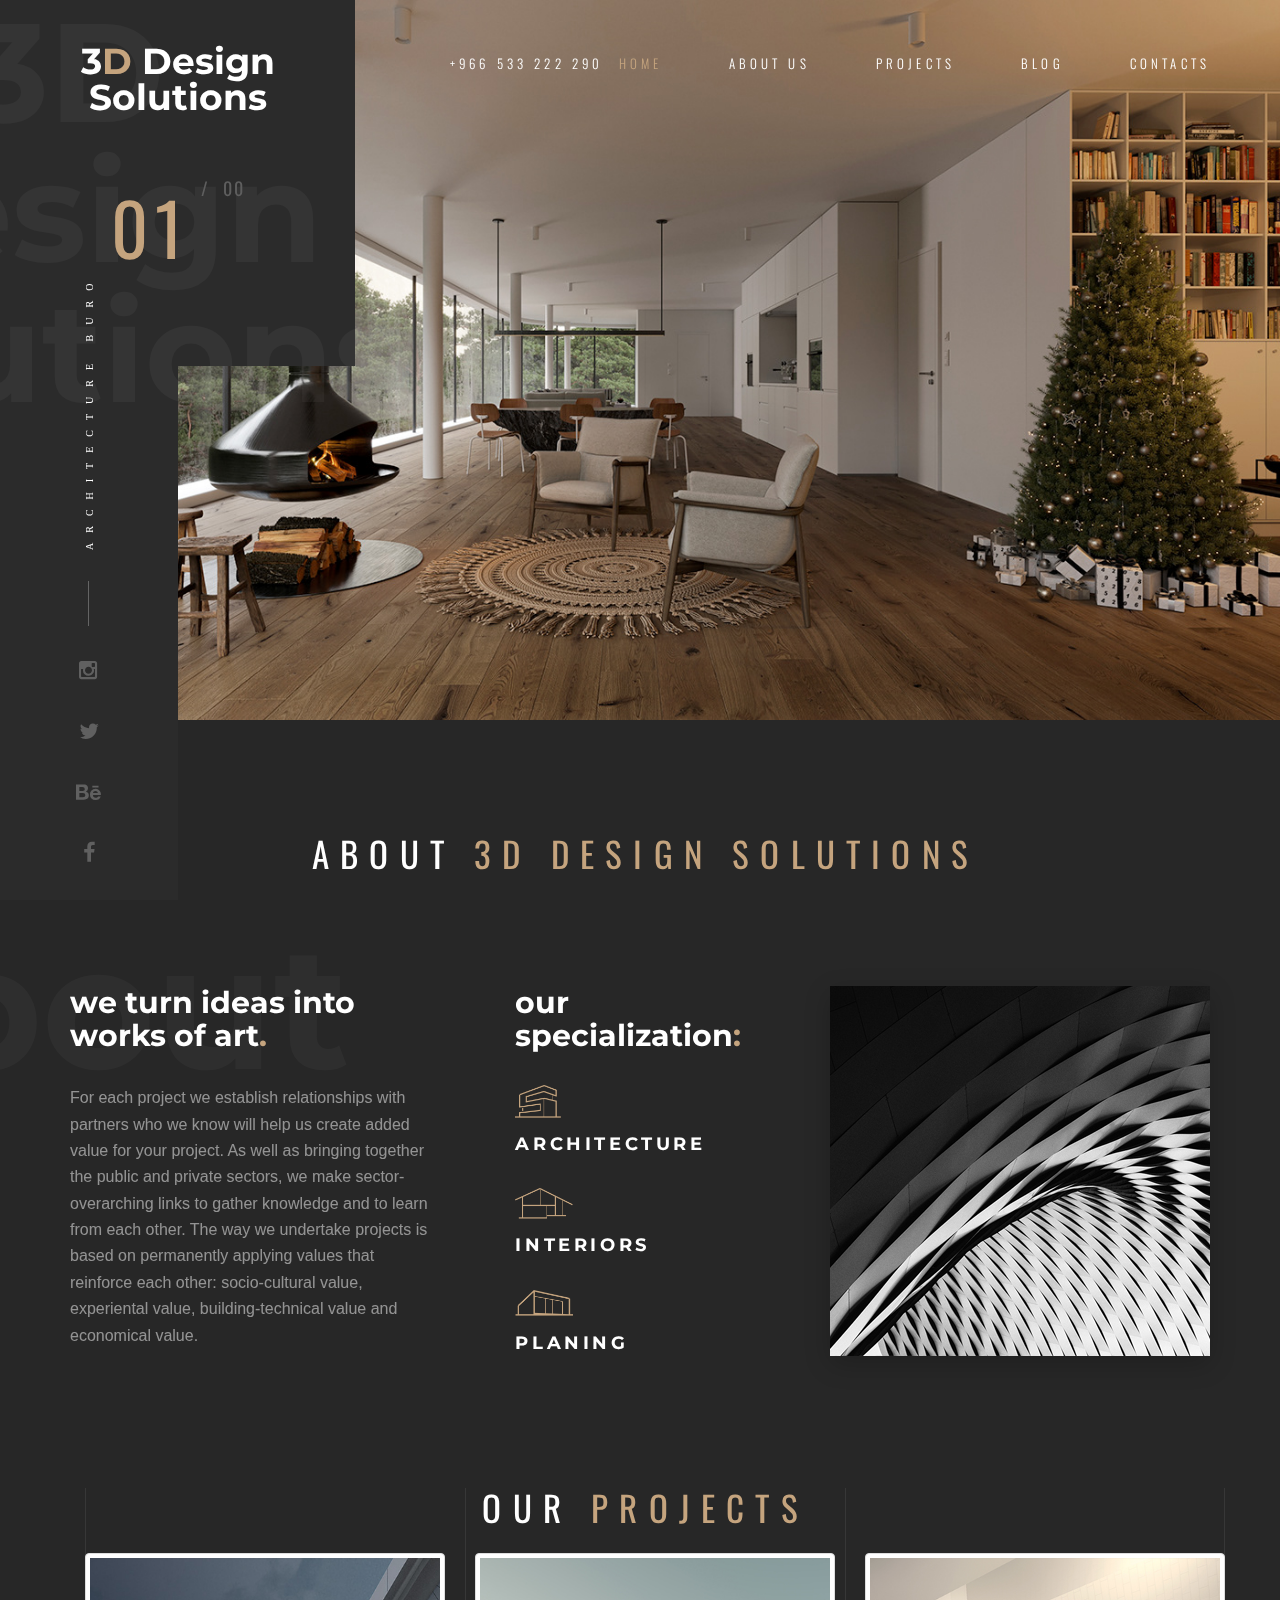
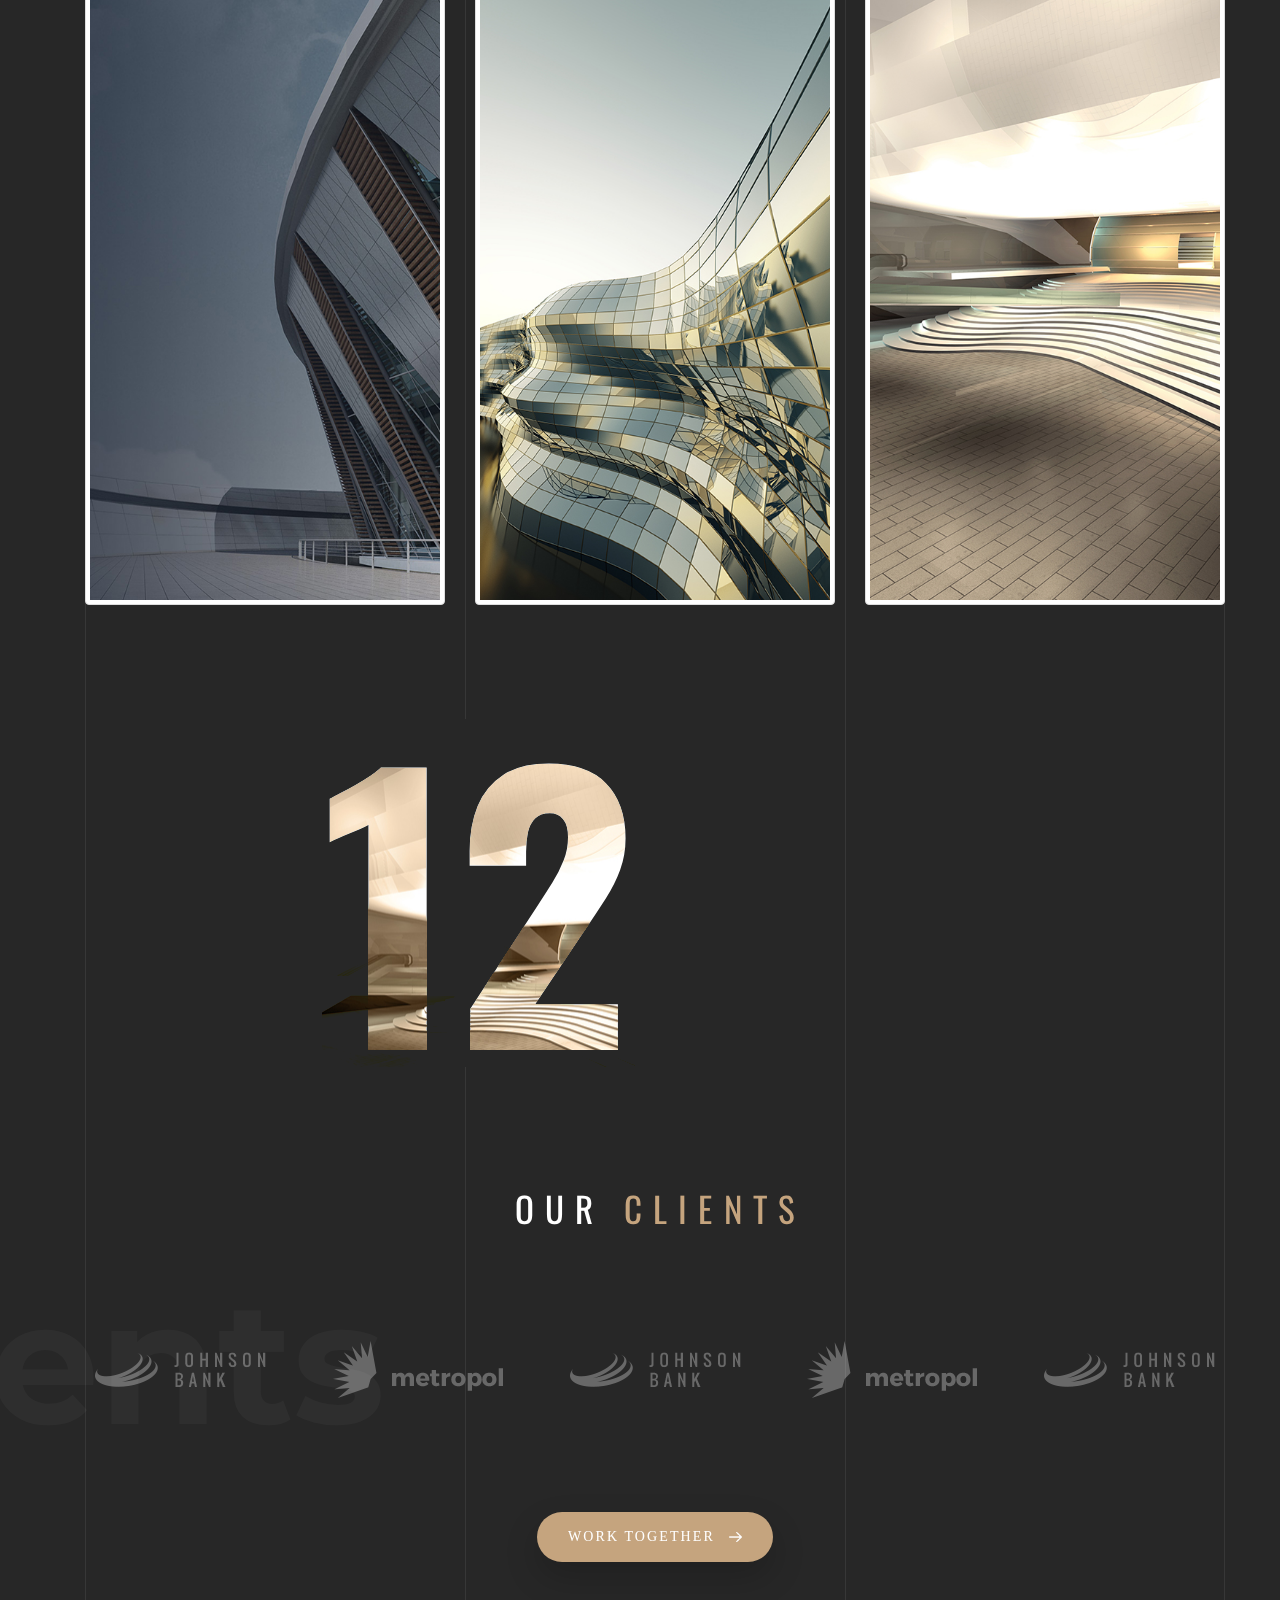
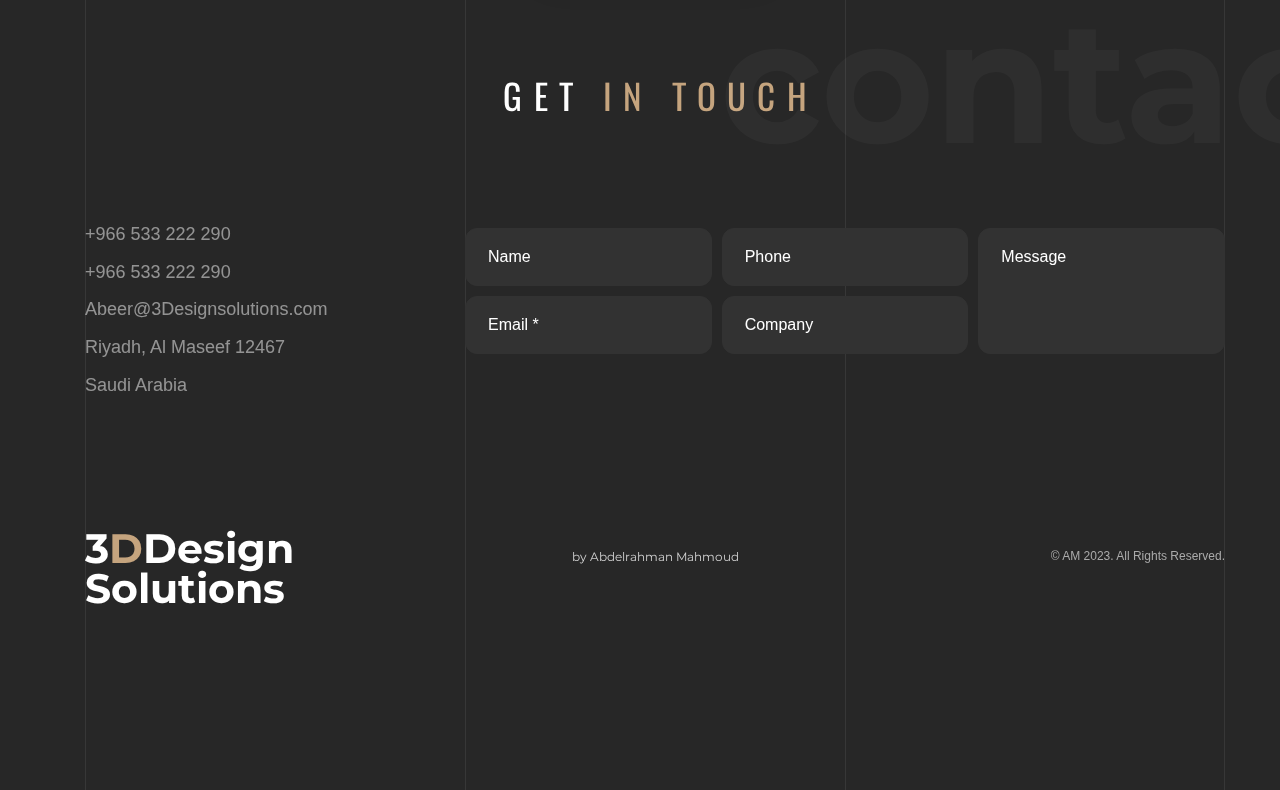
==== index.html @ abf5e66e "Add files via upload" ====
<!DOCTYPE HTML>
<html lang="en">
<head>
<meta  charset="utf-8">
<meta name="viewport" content="width=device-width, initial-scale=1">
<title>3D Design Solutions</title> 

<!-- Favicons -->
<link rel="shortcut icon" href="favicon.png">
<link rel="apple-touch-icon" href="apple-touch-icon.png">
<link rel="apple-touch-icon" sizes="72x72" href="apple-touch-icon-72x72.png">
<link rel="apple-touch-icon" sizes="114x114" href="apple-touch-icon-114x114.png">

<!-- Styles -->
<link href="https://fonts.googleapis.com/css?family=Oswald:300,400,700" rel="stylesheet">
<link href="https://fonts.googleapis.com/css?family=Montserrat:400,700" rel="stylesheet">
<link href="css/style.css" rel="stylesheet" media="screen">
</head>
<body>
  
    <!-- Loader -->

    <div class="loader">
      <div class="page-lines">
        <div class="container">
          <div class="col-line col-xs-4">
            <div class="line"></div>
          </div>
          <div class="col-line col-xs-4">
            <div class="line"></div>
          </div>
          <div class="col-line col-xs-4">
            <div class="line"></div>
            <div class="line"></div>
          </div>
        </div>
      </div>
      <div class="loader-brand"> 
        <div class="sk-folding-cube">
          <div class="sk-cube1 sk-cube"></div>
          <div class="sk-cube2 sk-cube"></div>
          <div class="sk-cube4 sk-cube"></div>
          <div class="sk-cube3 sk-cube"></div>
        </div>
      </div>
    </div>

    <!-- Header -->

    <header id="top" class="header-home">
      <div class="brand-panel">
        <a href="#top" class="brand js-target-scroll">
          3<span class="text-primary">D</span> Design Solutions
        </a>
        <div class="brand-name">3D Design Solutions</div>
        <div class="slide-number">
          <span class="current-number text-primary">0<span class="count">1</span></span>
          <sup><span class="delimiter">/</span> 0<span class="total-count"></span></sup>
        </div>
      </div>
      <div class="header-phone visible-lg">+966 533 222 290</div>
      <div class="vertical-panel visible-md visible-lg "></div>
      <div class="vertical-panel-content visible-lg visible-md">
        <div class="vertical-panel-info">
            <div class="vertical-panel-title">Architecture buro</div>
            <div class="line"></div>
         </div>
        <ul class="social-list">
          <li><a href="" class="fa fa-instagram"></a></li>
          <li><a href="" class="fa fa-twitter"></a></li>
          <li><a href="" class="fa fa-behance"></a></li>
          <li><a href="" class="fa fa-facebook"></a></li>
         </ul>  
      </div> 

      <!-- Navigation Desktop -->

      <nav class="navbar-desctop visible-md visible-lg">
        <div class="container">
          <a href="#top" class="brand js-target-scroll">
            3<span class="text-primary">D</span> Design Solutions
          </a>
          <ul class="navbar-desctop-menu">
            <li class="active">
              <a href="index.html">Home</a>
              
            </li>
            <li>
              <a href="#about">About us</a>
            </li>
            <li>
              <a href="#btates">Projects</a>
              
            </li>  
            <li>
              <a href="#blog">Blog</a>
              <ul>
                <li><a href="blog.html">Blog - List</a></li>
                <li>
                  <a href="blog-details.html">Blog - Post</a>
                </li>
              </ul>
            </li>
            <li>
              <a href="#contacts">Contacts</a>
            </li>
          </ul>
        </div>
      </nav>

      <!-- Navigation Mobile -->

      <nav class="navbar-mobile">
        <a href="#top" class="brand js-target-scroll">
          3<span class="text-primary">D</span> Design Solutions
        </a>

        <!-- Navbar Collapse -->

        <button type="button" class="navbar-toggle collapsed" data-toggle="collapse" data-target="#navbar-mobile">
          <span class="sr-only">Toggle navigation</span>
          <span class="icon-bar"></span>
          <span class="icon-bar"></span>
          <span class="icon-bar"></span>
        </button>

        <div class="collapse navbar-collapse" id="navbar-mobile"> 
          <ul class="navbar-nav-mobile">
            <li class="active">
              <a href="#">Home<i></i></a>
              
            </li>
            <li>
              <a href="#about">About us</a>
            </li>
            <li>
              <a href="#btates">Projects</a>
              
            </li>  
            <li>
              <a href="#">Blog <i class="fa fa-angle-down"></i></a>
              <ul>
                <li><a href="#blog">Blog - List</a></li>
                <li>
                  <a href="#blog">Blog - Post</a>
                </li>
              </ul>
            </li>
            <li>
              <a href="#contacts">Contacts</a>
            </li>
          </ul>
        </div>
      </nav> 
    </header>

  <!-- Layout -->

  <div class="layout">
    
    <!-- Home -->
    
    <main class="main">

      
      <!-- Start revolution slider -->

      <img src="img/slider/eb2c3a133721729.61c4165f671e4.jpg" class="baseimg">
    </main>

    <div class="content">   
    
      <!-- About  -->

      <section id="about" class="about section">
        <div class="container">
          <header class="section-header">
            <h2 class="section-title">About <span class="text-primary">3d Design solutions</span></h2>
            <strong class="fade-title-left">About</strong>
          </header>
          <div class="section-content">
            <div class="row-base row">
              <div class="col-base col-sm-6 col-md-4">
                <h3 class="col-about-title">we turn ideas into works of art<span class="text-primary">.</span></h3>
                <div class="col-about-info">
                  <p>For each project we establish relationships with partners who we know will help us create added value for your project. As well as bringing together the public and private sectors, we make sector-overarching links to gather knowledge and to learn from each other. The way we undertake projects is based on permanently applying values that reinforce each other: socio-cultural value, experiental value, building-technical value and economical value.</p>
                </div>
              </div>
              <div class="col-base col-about-spec col-sm-6 col-md-4">
                <h3 class="col-about-title">our<br> specialization<span class="text-primary">:</span></h3>
                <div class="service-item">
                  <img alt="" width="46" src="img/img-icon/icon-architecture.png">
                  <h4>Architecture</h4>
                </div>
                <div class="service-item">
                  <img alt="" width="58" src="img/img-icon/icon-interiors.png">
                  <h4>Interiors</h4>
                </div>
                <div class="service-item">
                  <img alt="" width="58" src="img/img-icon/icon-planing.png">
                  <h4>Planing</h4>
                </div>
              </div>
              <div class="clearfix visible-sm"></div>
              <div class="col-base col-about-img col-sm-6 col-md-4">
                <img alt="" class="img-responsive" src="img/380x370.jpg">
              </div>
            </div>
          </div>
        </div>
      </section>

      <!-- Projects -->
      <!-- 
In this example we are making use of:
 === navbar
 === jumbotron
 === grid
 === custom CSS
 === icons
 === flexbox
 === Google Fonts
-->


    <section id="btates" class="about section">
        <div class="container">
          <header class="section-header">
            <h2 class="section-title">OUR <span class="text-primary">Projects</span></h2><br>


  <div class="container">
   
    
    <div class="row">
      <div class="col-sm-6 col-md-4 mb-3">
        <a href="#"><img src="img/projects/1-480x880.jpg" alt="" class="fluid img-thumbnail"></a>      
      </div>
      <div class="col-sm-6 col-md-4 mb-3">
        <a href="#"><img src="img/projects/3-480x880.jpg" alt="" class="fluid img-thumbnail">      </a>
      </div>
      <div class="col-sm-6 col-md-4 mb-3">
        <a href="#"><img src="img/projects/4-480x880.jpg" alt="" class="fluid img-thumbnail"></a>      
      </div>
       
    </div>
  </div>
  
  

      <!-- Experience -->
      <section class="experience section">
        <div class="container">
          <div class="text-parallax" data-stellar-background-ratio="0.85" style="background-image: url('img/bg/text-1.jpg');">
            <div class="text-parallax-content">12</div>
          </div>
          <h4 class="experience-info wow fadeInRight"><span class="text-primary">Years of successful work</span><br> in the market</h4>
        </div>
      </section>

      <!-- Clients  -->

      <section class="clients section">
        <div class="container">
          <header class="section-header">
            <h2 class="section-title">Our <span class="text-primary">clients</span></h2>
            <strong class="fade-title-left">clients</strong>
          </header>
          <div class="section-content">
            <ul class="clients-list">
              <li class="client">
                <a href="#"><img alt="" src="img/clients/1.png"></a>
              </li>
              <li class="client">
                <a href="#"><img alt="" src="img/clients/2.png"></a>
              </li>
              <li class="client">
                <a href="#"><img alt="" src="img/clients/3.png"></a>
              </li>
              <li class="client">
                <a href="#"><img alt="" src="img/clients/4.png"></a>
              </li>
              <li class="client">
                <a href="#"><img alt="" src="img/clients/5.png"></a>
              </li>
            </ul>
          </div>
          <div class="section-content">
            <a href="#" class="btn btn-shadow-2">Work together <i class="icon-next"></i></a>
          </div>
        </div>
      </section>

      <!-- Contacts -->

      <section id="contacts"class="contacts section">
        <div class="container">
          <header class="section-header">
            <h2 class="section-title">Get <span class="text-primary">in touch</span></h2>
            <strong class="fade-title-right">contacts</strong>
          </header>
          <div class="section-content">
            <div class="row-base row">
              <div class="col-address col-base col-md-4">
                +966 533 222 290<br>
                +966 533 222 290<br>
                Abeer@3Designsolutions.com<br>
                Riyadh, Al Maseef 12467<br> Saudi Arabia 
              </div>
              <div class="col-base  col-md-8">
                <form class="js-ajax-form">
                  <div class="row-field row">
                    <div class="col-field col-sm-6 col-md-4">
                      <div class="form-group">
                        <input type="text" class="form-control" name="name" required placeholder="Name">
                      </div>
                      <div class="form-group">
                        <input type="email" class="form-control" name="email" required placeholder="Email *">
                      </div>
                    </div>
                    <div class="col-field col-sm-6 col-md-4">
                      <div class="form-group">
                        <input type="tel" class="form-control" name="phone" placeholder="Phone">
                      </div>
                      <div class="form-group">
                        <input type="text" class="form-control" name="company" placeholder="Company">
                      </div>
                    </div>
                    <div class="col-field col-sm-12 col-md-4">
                      <div class="form-group">
                        <textarea class="form-control" name="message" placeholder="Message"></textarea>
                      </div>
                    </div>
                    <div class="col-message col-field col-sm-12">
                      <div class="form-group">
                        <div class="success-message"><i class="fa fa-check text-primary"></i> Thank you!. Your message is successfully sent...</div>
                        <div class="error-message">We're sorry, but something went wrong</div>
                      </div>
                    </div>
                  </div>
                  <div class="form-submit text-right"><button type="submit" class="btn btn-shadow-2 wow swing">Send <i class="icon-next"></i></button></div>
                </form>
              </div>
            </div>
          </div>
        </div>
      </section>

      <!-- Footer -->

      <footer id="footer" class="footer">     
        <div class="container">
          <div class="row-base row">
            <div class="col-base text-left-md col-md-4">
              <a href="#" class="brand">
                3<span class="text-primary">D</span>Design Solutions
              </a>
            </div>
            <div class="text-center-md col-base col-md-4">
              <a href="https://themeforest.net/user/murren20" class="author-link">
                by Abdelrahman Mahmoud
              </a>
            </div>
            <div class="text-right-md col-base col-md-4">
              © AM 2023. All Rights Reserved.
            </div>
          </div>
        </div>
      </footer>

      <!-- Lines -->

      <div class="page-lines">
        <div class="container">
          <div class="col-line col-xs-4">
            <div class="line"></div>
          </div>
          <div class="col-line col-xs-4">
            <div class="line"></div>
          </div>
          <div class="col-line col-xs-4">
            <div class="line"></div>
            <div class="line"></div>
          </div>
        </div>
      </div>
    </div>
  </div>

<!-- SCRIPTS -->

<script src="js/jquery.min.js"></script>
<script src="js/bootstrap.min.js"></script>
<script src="js/smoothscroll.js"></script>
<script src="js/jquery.validate.min.js"></script>
<script src="js/wow.min.js"></script>
<script src="js/jquery.stellar.min.js"></script>
<script src="js/jquery.magnific-popup.js"></script>
<script src="js/owl.carousel.min.js"></script>

<!-- SLIDER REVOLUTION -->
<script src="js/rev-slider/jquery.themepunch.tools.min.js"></script>
<script src="js/rev-slider/jquery.themepunch.revolution.min.js"></script>

<!-- SLIDER REVOLUTION 5.0 EXTENSIONS   -->
<script src="js/rev-slider/revolution.extension.actions.min.js"></script>
<script src="js/rev-slider/revolution.extension.carousel.min.js"></script>
<script src="js/rev-slider/revolution.extension.kenburn.min.js"></script>
<script src="js/rev-slider/revolution.extension.layeranimation.min.js"></script>
<script src="js/rev-slider/revolution.extension.migration.min.js"></script>
<script src="js/rev-slider/revolution.extension.navigation.min.js"></script>
<script src="js/rev-slider/revolution.extension.parallax.min.js"></script>
<script src="js/rev-slider/revolution.extension.slideanims.min.js"></script>
<script src="js/rev-slider/revolution.extension.video.min.js"></script>
<script src="js/interface.js"></script> 
</body>
</html>
---- css/style.css ----
/* ------------------------------------------------------------------------------

  Template Name: Go.arch 
  Description: Go.arch  - Architecture HTML Template
  Author: Murren
  Author URI: http://themeforest.net/user/murren20
  Version: 1.0
  
  1.  Global

      1.1 General
      1.2 Typography
      1.3 Fields
      1.4 Buttons
      1.5 Icons
      1.6 Loader
      1.7 Content styles

  2.  Header 

      2.1 Brand
      2.2 Vertical Panel
      2.3 Navbar Desctop
      2.4 Navbar Desctop Affix
      2.5 Navbar Mobile
      2.6 Navbar Mobile Affix
      

  3.  Main

      3.1 Slider

  4.  About

      4.1 Services
      4.1 Object map

  5.  Projects

      5.1 Project Carousel
      5.2 Magnific popup
      5.3 Project Details

  6.  Experience
  7.  Clients
  8   Blog

      8.1 Blog Details
      8.2 Widgets
      8.3 Widget Recent Post

  9.  Contacts  
  10. Footer
  11. Responsive styles

      11.1 Min width: 768px
      11.2 Min width 992px
      11.3 Min width 1200px 
      11.4 Max height 480px

    
    
/*-------------------------------------------------------------------------------
  1. Global
-------------------------------------------------------------------------------*/
















/* 1.1 General */



@import url('bootstrap.min.css');
@import url('font-awesome.min.css');
@import url('animate.css');
@import url('hover.css');
@import url('magnific-popup.css');
@import url('owl.carousel.css');
@import url('owl.transitions.css');
@import url('settings.css');
@import url('layers.css');
@import url('navigation.css');


html{
  font-size: 75%;
  -webkit-font-smoothing: antialiased;
}

body{
  font-family: 'montserratlight', sans-serif;
  font-size: 1em;
  line-height: 1.65;
  color: rgba(255,255,255,0.5);
  background-color: #272727;
}

::-webkit-scrollbar{
  width: 8px;
  height: 8px;
}

::-webkit-scrollbar-thumb {
  cursor: pointer;
  background: #c5a47e;
}

::selection{
  background-color:#c5a47e;
  color:#fff;
}

-webkit-::selection{
    background-color:#c5a47e;
    color:#fff;
}

::-moz-selection{
    background-color:#c5a47e;
    color:#fff;
}



/* 1.2 Typography */

.baseimg{
height: 100%;
width: 100%;
}



@font-face {
  font-family: 'montserratlight';
  src: url('../fonts/montserrat/Montserrat-Light.ttf');
  font-weight: normal;
  font-style: normal;

}

@font-face {
  font-family: 'montserratsemibold';
  src: url('../fonts/montserrat/Montserrat-SemiBold.ttf');
  font-weight: normal;
  font-style: normal;

}

h1,
.h1{ 
  font-family: 'Oswald', sans-serif;
  font-weight: 400;
  font-size: 8vmin;
  line-height: 1.2;
  letter-spacing: 0.32em;
  text-transform: uppercase;
  color: #fff;
}

h2,
.h2{ 
  font-family: 'Oswald', sans-serif;
  font-weight: 400;
  font-size: 2.1875em;
  letter-spacing: 0.32em;
  text-transform: uppercase;
  color: #fff;
}

h3,
.h3{
  font-family: 'Montserrat', sans-serif;;
  font-size: 1.875em;
  line-height: 1.1;
  font-weight: bold;
  color:#fff;
}


h4,
.h4{
  font-family: 'Montserrat', sans-serif;
  font-size: 1.125em;
  line-height: 1.35;
  font-weight: bold;
  color:#fff;
  letter-spacing: 0.2em;
  text-transform: uppercase;
}

h1 a,
.h1 a,
h2 a,
.h2 a,
h3 a,
.h3 a,
h4 a,
.h4 a{
  color:inherit;
}

h1 a:hover,
.h1 a:hover,
h2 a:hover,
.h2 a:hover,
h3 a:hover,
.h3 a:hover,
h4 a:hover,
.h4 a:hover{
  text-decoration: none;
}

p{
  margin-bottom: 1.6em;
}

b, strong{
  font-family: 'Montserrat', sans-serif;
}

ul{
  list-style: none;
  padding-left: 0;
}

a {
  color:#c5a47e;
  -webkit-transition: color .3s ease-out;
       -o-transition: color .3s ease-out;
          transition: color .3s ease-out;
}

a:hover,
a:focus {
  color:#c5a47e;
  outline: none;
}

a:focus{
  text-decoration: none;
}



/* 1.3 Fields */



.form-control,
textarea.form-control{
  font-size: 1em;
  height: 3.625em;
  border-radius: 0.75em;
  padding-left: 22px;
  color: #fff;
  background-color: #323232;
  border:1px solid #323232;
  -webkit-box-shadow:none;
          box-shadow:none;
  -webkit-transition: all .15s;
       -o-transition: all .15s;
          transition: all .15s;
}

textarea.form-control{
  height: 7.9em;
  padding-top:1.1em;
  resize:none;
}

.form-control:focus{
  border-color:#c5a47e;
  outline: 0;
  -webkit-box-shadow:none;
          box-shadow:none;
}

.form-control::-moz-placeholder {
  color: #fff;
  opacity: 1;
}

.form-control:-ms-input-placeholder {
  color: #fff;
}

.form-control::-webkit-input-placeholder {
  color: #fff;
}

.form-control.error{
  border-color:#c5a47e;
}

.form-group{
  margin-bottom: 10px;
}

.wobble-error{
  -webkit-animation: hvr-wobble-horizontal 1s ease-in-out 0s 1 normal;
           animation: hvr-wobble-horizontal 1s ease-in-out 0s 1 normal;
}

label.error{
  display: none!important;
}



/* 1.4 Buttons */



.btn{
  font-family: 'montserratsemibold';
  position: relative;
  display: inline-block;
  border:0.2em solid #c5a47e;
  border-radius: 30px;
  padding:1.1em 2.2em 1.05em;
  font-size: 0.875em;
  color:#fff;
  letter-spacing: 0.15em;
  text-transform: uppercase;
  text-decoration: none;
  background-color: #c5a47e;
  border:0;
  -webkit-transition: all .3s ease-out!important;
          transition: all .3s ease-out!important;
}

.btn:hover,
.btn:focus{
  color: #fff;
  background-color: #323232;
  -webkit-box-shadow:none;
  box-shadow: none;
  outline: none!important;
}

.btn .icon-next{
  position: relative;
  top:-0.1em;
  margin-left: 0.6em;
  vertical-align: middle;
}

.btn-gray{
  background-color: #323232;
  border-color: #323232;
}

.btn-gray:hover{

  background-color: #c5a47e;
}

.btn-shadow-1{
  box-shadow:0 15px 34px rgba(0,0,0,0.18);
}

.btn-shadow-2{
  box-shadow:0 15px 34px rgba(0,0,0,0.18);
}



/* 1.5 Icons */



.icon-next{
  display: inline-block;
  width:0.94em;
  height: 0.75em;
  background:url(../img/img-icon/next.png) 0 0 no-repeat;
  background-size:0.94em 0.75em;
}



/* 1.6 Loader */



.loader{
  position: fixed;
  overflow: hidden;
  z-index: 100;
  left: 0;
  top: 0;
  width: 100%;
  height: 100%;
  background:#272727;
  color:#fff;
  text-align: center;
}

.loader-brand{
  position: absolute;
  left:0;
  width: 100%;
  top:50%;
  -webkit-transform: translate(0, -50%);
      -ms-transform: translate(0, -50%);
       -o-transform: translate(0, -50%);
          transform: translate(0, -50%);
}

.sk-folding-cube {
  margin: 20px auto;
  width: 40px;
  height: 40px;
  position: relative;
  -webkit-transform: rotateZ(45deg);
          transform: rotateZ(45deg);
}

.sk-folding-cube .sk-cube {
  float: left;
  width: 50%;
  height: 50%;
  position: relative;
  -webkit-transform: scale(1.1);
      -ms-transform: scale(1.1);
          transform: scale(1.1); 
}

.sk-folding-cube .sk-cube:before {
  content: '';
  position: absolute;
  top: 0;
  left: 0;
  width: 100%;
  height: 100%;
  background-color: #c5a47e;
  -webkit-animation: sk-foldCubeAngle 2.4s infinite linear both;
          animation: sk-foldCubeAngle 2.4s infinite linear both;
  -webkit-transform-origin: 100% 100%;
      -ms-transform-origin: 100% 100%;
          transform-origin: 100% 100%;
}

.sk-folding-cube .sk-cube2 {
  -webkit-transform: scale(1.1) rotateZ(90deg);
          transform: scale(1.1) rotateZ(90deg);
}

.sk-folding-cube .sk-cube3 {
  -webkit-transform: scale(1.1) rotateZ(180deg);
          transform: scale(1.1) rotateZ(180deg);
}

.sk-folding-cube .sk-cube4 {
  -webkit-transform: scale(1.1) rotateZ(270deg);
          transform: scale(1.1) rotateZ(270deg);
}

.sk-folding-cube .sk-cube2:before {
  -webkit-animation-delay: 0.3s;
          animation-delay: 0.3s;
}

.sk-folding-cube .sk-cube3:before {
  -webkit-animation-delay: 0.6s;
          animation-delay: 0.6s; 
}

.sk-folding-cube .sk-cube4:before {
  -webkit-animation-delay: 0.9s;
          animation-delay: 0.9s;
}

@-webkit-keyframes sk-foldCubeAngle {
  0%, 10% {
    -webkit-transform: perspective(140px) rotateX(-180deg);
            transform: perspective(140px) rotateX(-180deg);
    opacity: 0; 
  } 25%, 75% {
    -webkit-transform: perspective(140px) rotateX(0deg);
            transform: perspective(140px) rotateX(0deg);
    opacity: 1; 
  } 90%, 100% {
    -webkit-transform: perspective(140px) rotateY(180deg);
            transform: perspective(140px) rotateY(180deg);
    opacity: 0; 
  } 
}

@keyframes sk-foldCubeAngle {
  0%, 10% {
    -webkit-transform: perspective(140px) rotateX(-180deg);
            transform: perspective(140px) rotateX(-180deg);
    opacity: 0; 
  } 25%, 75% {
    -webkit-transform: perspective(140px) rotateX(0deg);
            transform: perspective(140px) rotateX(0deg);
    opacity: 1; 
  } 90%, 100% {
    -webkit-transform: perspective(140px) rotateY(180deg);
            transform: perspective(140px) rotateY(180deg);
    opacity: 0; 
  }
}



/* 1.7 Content styles */



.layout{
  position: relative;
  overflow: hidden;
}

.text-primary{
  color:#c5a47e;
}

.page-lines{
  position: absolute;
  z-index: -1;
  left: 0;
  top:0;
  width: 100%;
  height: 100%;
}

.page-lines .col-line{
  padding: 0;
}

.page-lines .line{
  position: absolute;
  left: 0;
  width: 1px;
  height: 50000px;
  background-color:rgba(255,255,255,0.08);
}

.page-lines .col-line:last-child .line:last-child{
  left: auto;
  right: 0;
}

.row-base{
  margin-top: -3em;
}

.col-base{
  margin-top: 3em;
}

.section{
  position: relative;
  margin-top: 7.1em;
  margin-bottom: 7.1em;
}

.section-header{
  position: relative;
}

.section-title{
  text-align: center;
  margin:0;
  margin-left: 0.32em;
}

.fade-title-left,
.fade-title-right{
  font-family: 'Montserrat', sans-serif;
  font-weight: 700;
  font-size: 10.8em;
  line-height: 1;
  color: #fff;
  position: absolute;
  left: 0;
  top:0.03em;
  opacity: 0.03;
  -webkit-transform: translate(-50%, -50%);
  -ms-transform: translate(-50%, -50%);
  -o-transform: translate(-50%, -50%);
  transform: translate(-50%, -50%);
}

.fade-title-right{
  left:100%;
}

.section-content{
  margin-top: 7.1em;
}



/*-------------------------------------------------------------------------------
  2. Header
-------------------------------------------------------------------------------*/



.header-inner .vertical-panel-content{
  bottom:auto;
  top:12.2vmin;
}



/* 2.1 Brand */



.brand-panel{
  position: absolute;
  z-index: 4;
  left: 0;
  top:0;
  width: 39.47vmin;
  height: 40.7vmin;
  padding: 4.8vmin 2em 4.8vmin;
  background-color: #2b2b2b;
  text-align: center;
  -webkit-transition: all 0.3s;
  -o-transition: all 0.3s;
  transition: all 0.3s;
}

.brand{
  display: inline-block;
  font-family: 'Montserrat', sans-serif;
  font-weight: 700;
  font-size:4vmin;
  line-height: 1;
  color: #fff;
}

.brand:hover,
.brand:focus{
  color: #fff;
  text-decoration: none;
}

.brand-name{
  position: absolute;
  z-index: -1;
  bottom: -0.4em;
  right:-0.38em;
  font-family: 'Montserrat', sans-serif;
  font-weight: 700;
  font-size: 8.75em;
  line-height: 1;
  opacity: 0.04;
  color: #fff;
}

.slide-number{
  font-family: 'Oswald', sans-serif;
  margin-top: 8vmin;
}

.slide-number .current-number{
  font-size: 8vmin;
  letter-spacing: 0.1em;
  line-height: 1;
}

.slide-number sup{
  display: inline-block;
  position: relative;
  top:-3px;
  font-size: 2vmin;
  letter-spacing: 0.1em;
  color: #5e5e5e;
  vertical-align: top;
  margin-left: 0.46em;
}

.slide-number sup .delimiter{
  display: inline-block;
  margin-right: 0.4em;
}

.header-phone{
  font-family: 'Oswald', sans-serif;
  font-weight: 300;
  font-size: 0.81em;
  letter-spacing: 0.32em;
  position: absolute;
  z-index: 3;
  color: #fff;
  left: 50vmin;
  top:5.9vmin;
}

 @media (max-width: 480px){
  .header-phone{
    display: none;
  }
 }

  @media (min-width: 992px) and (max-width: 1200px){
  .header-phone{
    display: none;
  }
 }



/* 2.2 Vertical Panel */



.vertical-panel,
.vertical-panel-content{
  position: absolute;
  width: 19.735vmin;
  left: 0;
  bottom: 0;
  text-align: center;
  -webkit-transition: all 0.3s;
  -o-transition: all 0.3s;
  transition: all 0.3s;
}

.vertical-panel{
  z-index: 3;
  height: 10000px;
  background-color: #2b2b2b;
}

.vertical-panel-content{
  z-index: 4;
}

.vertical-panel-info{
  margin-bottom: 3.5vmin;
}

.vertical-panel-info .line{
  height: 5vmin;
  width: 1px;
  margin:15px auto 0;
  background-color:#646464;
}

.vertical-panel-title{
  font-family: 'montserratsemibold';
  font-size: 10px;
  white-space: nowrap;
  text-transform: uppercase;
  letter-spacing: 1em;
  color: #fff;
  position: relative;
  left: -6px;
  margin:0 auto;
  width: 1px;
  -webkit-transform: rotate(-90deg);
  transform: rotate(-90deg);
   -webkit-transform-origin: 0 0;
  transform-origin: 0 0;
}

@media (max-height: 850px){
  .vertical-panel-title{
    display: none;
  }
}

.social-list{
  margin-bottom: 3.5vmin;
}

.social-list li{
  margin-top: 3.8vmin;
}

.social-list .fa{
  font-size: 2.4vmin;
  color: #606060;
}

.social-list .fa:hover{
  color:#c5a47e;
  text-decoration: none;
}


.lightbox{
  display: flex;
  flex-direction: row;
}
/* 2.3 Navbar Desctop */



.navbar-desctop{
  display: none;
  position: absolute;
  z-index: 2;
  top:0;
  left:0;
  width: 100%;
  padding:5.9vmin 0 0;
}

.navbar-desctop .brand{
  display: none;
  float:left;
  position: relative;
  top:-0.22em;
  font-size: 1.6em;
}

.navbar-desctop-menu{
  float: right;
  font-family: 'Oswald', sans-serif;
  font-weight: 300;
  font-size: 0.81em;
  letter-spacing: 0.32em;
  text-transform: uppercase;
  margin-bottom: 0;
}

.navbar-desctop-menu li{
  position: relative;
  -webkit-perspective: 2000px;
  perspective: 2000px;
}

.navbar-desctop-menu li a {
  display: block;
  text-decoration: none;
  color: #fff;
}

.navbar-desctop-menu li a:hover,
.navbar-desctop-menu .active > a{
  color:  #c5a47e;
}

.navbar-desctop-menu  > li{
  float: left;
  margin-left: 5.1em;
}

.navbar-desctop-menu > li > a{
  color: #fff;
  background-color: transparent;
  margin-bottom: 1.5em;
}

.navbar-desctop-menu li ul{
  position: absolute;
  z-index: 10;
  left: 100%;
  top:60%;
  visibility: hidden;
  min-width: 200px;
  opacity: 0;
  box-shadow: 0 15px 35px rgba(0,0,0,0.1);
  background:rgba(50, 50, 50, 0.95);
  -webkit-transition: all .3s ease-out;
  -moz-transition: all .3s ease-out;
  transition: all .3s ease-out;
}

.navbar-desctop-menu > li > ul{
  left: -20px;
  margin-top: 0;
}

.navbar-desctop-menu li:hover > ul{
  top:0;
  visibility: visible;
  opacity: 1;
}

.navbar-desctop-menu > li:hover > ul{
  top:100%;
}

.navbar-desctop-menu li li{
  border-bottom: 1px solid rgba(255,255,255,0.05);
}

.navbar-desctop-menu li li:last-child{
  border-bottom: 0;
}

.navbar-desctop-menu li li a{
  color: #fff;
  padding: 12px 20px 10px;
}



/* 2.4 Navbar Desctop Affix */



.navbar-desctop.affix{
  position: fixed;
  z-index: 5;
  top:0;
  background-color:rgba(50, 50, 50, 0.95);
  padding:1.3em 0 0;
  box-shadow: 0 0 35px rgba(0,0,0,0.1);
}

.navbar-desctop.affix.affix-top{
  padding-top:2.2em;
}

.navbar-desctop.affix .brand{
  display: inline-block;
}

.navbar-desctop.affix .navbar-desctop-menu li a{
  color: #fff;
}

.navbar-desctop.affix .navbar-desctop-menu li > a:hover,
.navbar-desctop.affix .navbar-desctop-menu .active > a{
  color:#c5a47e;
}



/* 2.5 Navbar Mobile */



.navbar-mobile{
  position: absolute;
  z-index: 2;
  left: 0;
  top:0;
  width: 100%;
  padding:6vmin 0;
}

.navbar-mobile .brand{
  display: none;
  margin-left: 15px;
  font-size: 1.6em;
}

.navbar-collapse{
  border:0;
  background-color: rgba(50, 50, 50, 0.95);
  -webkit-box-shadow:none;
  box-shadow:none;
}

@media (max-height: 320px ){
  .navbar-collapse{
    max-height: 240px;
  }
}

.navbar-toggle{
  padding: 0;
  margin-top:0;
  margin-bottom: 0;
  border-radius: 0;
  border:0;
}

.navbar-toggle .icon-bar{
  background-color:#fff;
  height: 2px;
  width: 30px; 
}

.navbar-toggle .icon-bar + .icon-bar{
  margin-top:5px;
}

.navbar-toggle.collapsed .icon-bar{
  background-color: #fff;
}

.navbar-nav-mobile{
  font-family: 'Oswald', sans-serif;
  font-weight: 300;
  font-size: 0.9em;
  letter-spacing: 0.32em;
  text-transform: uppercase;
  padding-top: 1.2em;
  margin-bottom: 0;
}

.navbar-nav-mobile li{
  position: relative;
  border-top:1px solid rgba(255,255,255,0.1);
}

.navbar-nav-mobile li a{
  display: block;
  padding: 1em 1em;
  color: #fff;
  text-decoration: none;
}

.navbar-nav-mobile > .current > a{
  color: #c5a47e;
}

.navbar-nav-mobile li a .fa-angle-down{
  position: relative;
  display: inline-block;
  vertical-align: middle;
}

.navbar-nav-mobile > .current > a .fa-angle-down{
  top:-0.2em;
  left:-0.3em;
  -webkit-transform: rotate(180deg);
  -ms-transform: rotate(180deg);
  -o-transform: rotate(180deg);
  transform: rotate(180deg);
}

.navbar-nav-mobile > .active > a,
.navbar-nav-mobile > .active > a:hover{
  background-color: #c5a47e;
  color: #fff;
  -webkit-transition: none;
  -o-transition: none;
  transition: none;
}

.navbar-nav-mobile ul{
  display: none;
}

.navbar-nav-mobile li a:hover,
.navbar-nav-mobile li .active > a{
  color: #c5a47e;
}



/* 2.6 Navbar Mobile Affix */



.navbar-mobile.affix{
  position: fixed;
  z-index: 5;
  background-color:rgba(50, 50, 50, 0.95);
  box-shadow: 0 0 35px rgba(0,0,0,0.1);
  padding: 1.2em 0;
}

.navbar-mobile.affix .brand{
  display: inline-block;
}

.navbar-mobile.affix .navbar-toggle .icon-bar{
  background-color:#c5a47e;
}



/*-------------------------------------------------------------------------------
  3. Main
-------------------------------------------------------------------------------*/



.main{
  position: relative;
  overflow: hidden;
  min-height: 420px;
}

.main-inner{
  position: relative;
  z-index: 1;
  min-height: 0;
  padding: 33.7vmin 0 33.7vmin;
}


.main-inner .page-lines{
  z-index: 1;
}

.main-inner:after{
  content:'';
  position: absolute;
  left: 0;
  width: 100%;
  height: 100%;
  top:0;
  background: -webkit-linear-gradient(bottom,  rgba(39,39,39,1) 0%,rgba(39,39,39,0.95) 26%,rgba(39,39,39,0.6) 100%); /* Chrome10-25,Safari5.1-6 */
  background: linear-gradient(to top,  rgba(39,39,39,1) 0%,rgba(39,39,39,0.95) 26%,rgba(39,39,39,0.6) 100%); /* W3C, IE10+, FF16+, Chrome26+, Opera12+, Safari7+ */
}

.main-projects,
.main-contacts{
  padding: 34.2vmin 0 34vmin;
}

.main-project{
  padding: 33.7vmin 0 11vmin;
  background-size: cover;
  background-position: center 0;
}

.main-header{
  position: relative;
  z-index: 2;
  color: #fff;
  text-align: right;
  padding-left: 38.5vmin;
}

.main-header h1{
  color: #fff;
  margin:0;
  margin-right: -0.32em;
}



/* 3.1 Slider */



.rev_slider{
  color: #fff;
  min-height: 420px;
}

.rev_slider .btn{
  -webkit-transition: background-color .3s ease-out!important;
          transition: background-color .3s ease-out!important;
}

.tp-caption{
  padding: 0 20px;
  text-align: right;
}

.arrow-left,
.arrow-right{
  position: absolute;
  z-index: 4;
  bottom: 4vh;
  cursor: pointer;
  -webkit-transition: all 0.3s;
  -o-transition: all 0.3s;
  transition: all 0.3s;
}

.arrow-left{
  left: 22vmin;
}

.arrow-right{
  right: 15px;
}

.arrow-left:after,
.arrow-right:before{
  content:'';
  display: inline-block;
  vertical-align: middle;
  background-color: transparent;
  font-family: 'Oswald', sans-serif;
  font-size: 1em;
  line-height: 1;
  letter-spacing: 0.32em;
  text-transform: uppercase;
  color: #fff;
}

.arrow-left:after{
  content:'Prev';
}

.arrow-right:before{
  content:'Next';
}

.arrow-left:before,
.arrow-right:after{
  content:'';
  display: inline-block;
  vertical-align: middle;
  width:1.3em;
  height: 1em;
  opacity: 0.25;
  -webkit-transition: all 0.5s;
  -o-transition: all 0.5s;
  transition: all 0.5s;
}

.arrow-left:hover:before,
.arrow-right:hover:after{
  opacity: 1;
}

.arrow-left:before{
  background: url(../img/img-icon/prev.png) 0 0 no-repeat;
  background-size: 1.3em 1em;
  margin-right: 0.82em;
}

.arrow-right:after{
  background: url(../img/img-icon/next.png) 0 0 no-repeat;
  background-size: 1.3em 1em;
  margin-left: 0.72em;
}

.slide-title{
  font-family: 'Oswald', sans-serif;
  font-size: 50px;
  letter-spacing: 0.32em;
  text-transform: uppercase;
}

.slide-subtitle{
  font-size: 18px;
  line-height: 1.7;
}



/* ------------------------------------------------------------------------------- */
/*  4. About
/* ------------------------------------------------------------------------------- */



.bg-about{
  background: url(../img/bg/about.jpg) 50% 0 no-repeat;
  background-size: cover;
}

.entry-title{
  font-size: 3.6em;
  margin:0 0 1em;
}

.entry-text{
  font-size: 1.6em;
  line-height: 1.6;
}

.about .fade-title-left{
  top:1em;
}

.col-about-title{
  margin-top: 0;
  margin-bottom:1.1em; 
}

.col-about-info p:last-child{
  margin-bottom: 0; 
}

.col-about-img{
  position: relative;
}

.col-about-img img{
  display: block;
  box-shadow: 0 8px 25px rgba(0,0,0,0.2);
}



/* 4.1 Services */



.row-services{
  margin-left: -4.1em;
  margin-right: -4.1em;
}

.col-service{
  padding: 0 4.1em;
}

.service-item{
  margin-bottom:2em; 
}

.service-item:last-child{
  margin-bottom: 0;
}

.service-item h4{
  margin-top: 0.8em;
  margin-bottom: 1.1em;
}

.services .service-item h4{
  margin-top: 1.25em;
}

.service-item p:last-child{
  margin-bottom: 0;
}


/* 4.2 Object Map */



.objects{
  position: relative;
}

.object-label{
  position: absolute;
  width: 1em;
  height: 1em;
  background-color: #e5bf93;
  box-shadow:0  0  70px 8px rgba(197,164,126,0.75);
  border-radius: 50%;
  cursor: pointer;
  -webkit-transition: all 0.5s;
  -o-transition: all 0.5s;
  transition: all 0.5s;
}

.object-label:hover{
  box-shadow:none;
}

.popover.top{
  margin-top: -20px;
}

.object-info{
  position: absolute;
  display: none;
  z-index: 1;
  left: 50%;
  bottom: 40px;
  width: 12.4em;
  margin-left: -6.2em;
  padding: 1.1em 1.3em 3em;
  border:0;
  background-color: rgba(0,0,0,0.3);
  border-radius: 4px;
  -webkit-box-shadow: none;
  box-shadow:none;
}

.object-info.in{
  display: block;
}

.object-info:before{
  content: '';
  position: absolute;
  top: 100%;
  left: 50%;
  margin-left: -16px;
  width: 0;
  height: 0;
  border: 16px solid transparent;
  border-top: 14px solid rgba(0,0,0,0.3);
}

.object-title{
  font-size: 1em;
  font-family: 'montserratsemibold';
  font-weight: normal;
  letter-spacing: 0.16em;
  text-transform: uppercase;
  color:#c5a47e;
  padding: 0 0 1em;
  border-bottom:1px solid rgba(249,249,249,0.2);
  margin: 0 0 .5em;
}

.object-content{
  font-family: 'montserratlight', sans-serif;
  font-size: 0.75em;
  line-height: 2.6;
  color: #fff;
  padding: 0;
}

.popover.top>.arrow{
  border-top-color: transparent;
}

.popover.top>.arrow:after{
  border-top-color:rgba(0,0,0,0.6);
}




/* ------------------------------------------------------------------------------- */
/*  5. Projects
/* ------------------------------------------------------------------------------- */



.bg-projects{
  position: relative;
  background:url(../img/bg/projects.jpg) 50% 0 no-repeat;
  background-size: cover;
}

.project{
  padding: 0;
  overflow: hidden;
}

.project figure{
  position: relative;
}

.project figure img{
  display: block;
  width: 100%;
  -webkit-transition: all 8s linear;
  -o-transition: all 8s linear;
  transition: all 8s linear;
}

.project figure:after{
  content:'';
  position: absolute;
  left: 0;
  top:0;
  width: 100%;
  height: 100%;
  background-color: #111;
  opacity: 0.7;
  -webkit-transition: all 0.5s;
  -o-transition: all 0.5s;
  transition: all 0.5s;
}

.project.project-light figure:after{
  opacity: 0.4;
}
    
.project figcaption{
  position: absolute;
  z-index: 1;
  left: 0;
  top:0;
  right:0;
  bottom:0;
  margin: 3.2em 3.6em;
}

.project-title{
  position: relative;
  top:0;
  left:0;
  margin:0;
  font-family: 'Oswald', sans-serif;
  font-weight: normal;
  font-size: 1.56em;
  line-height: 1.45;
  letter-spacing: 0.07em;
  color: #fff;
  text-transform: uppercase;
  -webkit-transition: all 0.5s;
  -o-transition: all 0.5s;
  transition: all 0.5s;
}

.project-category{
  position: absolute;
  left: 0;
  bottom: 0;
  margin:0 0 -0.8em;
  font-family: 'Oswald', sans-serif;
  font-weight: normal;
  font-size: 14px;
  color: #fff;
  letter-spacing: 0.8em;
  -webkit-transform: rotate(-90deg);
  -ms-transform: rotate(-90deg);
  -o-transform: rotate(-90deg);
  transform: rotate(-90deg);
  -webkit-transform-origin: 0 0;
  transform-origin: 0 0;
  -webkit-transition: all 0.5s;
  -o-transition: all 0.5s;
  transition: all 0.5s;
}

.project-zoom{
  position: absolute;
  left: 50%;
  top:50%;
  width: 9em;
  height: 9em;
  margin:-4.5em;
  border-radius: 50%;
  background-color: rgba(197,164,126,0.84);
  overflow: hidden;
  opacity: 0;
  -webkit-transform: scale(0.5);
  -ms-transform:scale(0.5);
  -o-transform:scale(0.5);
  transform:scale(0.5);
  -webkit-transition: all 0.7s;
  -o-transition: all 0.7s;
  transition: all 0.7s;
}

.project-zoom:after{
  content: '';
  position: absolute;
  left: 50%;
  top:50%;
  width: 2.625em;
  height:2.625em;
  background:url(../img/img-icon/zoom.png) 0 0 no-repeat;
  background-size: cover;
  -webkit-transform: translate(-50%, -50%);
  -ms-transform: translate(-50%, -50%);
  -o-transform: translate(-50%, -50%);
  transform: translate(-50%, -50%);
}

.project figure:hover:after{
  opacity: 0;
}

.project figure:hover img{
  -webkit-transform: scale(1.4);
  transform: scale(1.4);
}

.project figure:hover .project-title{
  top:30px;
  opacity: 0;
}

.project figure:hover .project-category{
  opacity: 0;
  letter-spacing: 2em;
}

.project figure:hover .project-zoom{
  opacity: 1;
  -webkit-transform: scale(1);
  -ms-transform:scale(1);
  -o-transform:scale(1);
  transform:scale(1);
}



/* 5.1 Carousel */



.owl-prev,
.owl-next{
  position: absolute;
  top:50%;
  font-family: 'Oswald', sans-serif;
  font-size:1em;
  letter-spacing: 0.32em;
  text-transform: uppercase;
  color: #fff;
  -webkit-transform: translateY(-50%);
  transform: translateY(-50%);
  -webkit-transition: all 0.3s;
  -o-transition: all 0.3s;
  transition: all 0.3s;
  opacity: 0.7;
}

.owl-prev:hover,
.owl-next:hover{
  opacity: 1;
}

.owl-prev{
  left: 0.8em;
  padding-left: 35px;
  background:url(../img/img-icon/prev.png) left 50% no-repeat;
  background-size: 1.3em 1em;
  
}

.owl-next{
  left: auto;
  right: 0.8em;
  padding-right: 35px;
  background:url(../img/img-icon/next.png) right 50% no-repeat;
  background-size: 1.3em 1em;
}



/* 5.2 Magnific popup */



.mfp-figure{
  box-shadow: none;
}

.mfp-iframe-scaler{
  overflow: visible;
}

.mfp-image-holder .mfp-close, 
.mfp-iframe-holder .mfp-close{
  padding: 0;
  margin-top: -10px;
  font-family: inherit;
  font-size: 40px;
  font-weight: 300;
  line-height: 0;
}

img.mfp-img{
  min-height: 460px;
}


.mfp-title{
  padding-right: 40px;
  font-size:1.2em;
  line-height: 1.2;
  margin-top: 3px;
  text-transform: uppercase;
  letter-spacing: 0.1em;
  padding-bottom: 10px;
}

.mfp-counter{
  top:5px;
}

.mfp-bg{
  background-color: #141414;
}

.mfp-arrow-left:before, .mfp-arrow-left .mfp-b{
  display: none;
}

.mfp-arrow-right:before, .mfp-arrow-right .mfp-b{
  display: none;
}

.mfp-wrap .mfp-content {
  -webkit-perspective: 1300px;
          perspective: 1300px
}

.mfp-wrap .mfp-figure,
.mfp-wrap .mfp-iframe-scaler {
  opacity: 0;
  -webkit-transform-style: preserve-3d;
  transform-style: preserve-3d;
  -webkit-transform:scale(0) rotateY(60deg);
  -o-transform:scale(0) rotateY(60deg);
  transform:scale(0) rotateY(60deg);
}

.mfp-bg {
  opacity: 0;
  -webkit-transition: .5s;
       -o-transition: .5s;
          transition: .5s;
}

.mfp-wrap .mfp-figure,
.mfp-wrap .mfp-iframe-scaler {
  opacity: 0;
  -webkit-transition: .3s ease-in-out;
       -o-transition: .3s ease-in-out;
          transition: .3s ease-in-out;
  -webkit-transform: rotateY(-60deg);
      -ms-transform: rotateY(-60deg);
       -o-transform: rotateY(-60deg);
          transform: rotateY(-60deg);
}

.mfp-bg {
  opacity: 0;
  -webkit-transition: .5s;
       -o-transition: .5s;
          transition: .5s;
}

.mfp-wrap.mfp-ready .mfp-figure,
.mfp-wrap.mfp-ready .mfp-iframe-scaler {
  opacity: 1;
  -webkit-transform:rotateX(0);
      -ms-transform:rotateX(0);
       -o-transform:rotateX(0);
          transform:rotateX(0);
}

.mfp-ready.mfp-bg {
  opacity: 0.8;
}

.mfp-wrap.mfp-removing .mfp-figure ,
.mfp-wrap.mfp-removing .mfp-iframe-scaler {
  opacity: 0;
  -webkit-transform: rotateX(-60deg);
      -ms-transform: rotateX(-60deg);
       -o-transform: rotateX(-60deg);
          transform: rotateX(-60deg);
  
}

.mfp-zoom-out-cur, 
.mfp-zoom-out-cur 
.mfp-image-holder .mfp-close{
  cursor:url(../img/zoom-out.cur), zoom-out;
}

.mfp-removing.mfp-bg {
  opacity: 0;
}



/* 5.3 Project Details */



.project-title-info{
  font-family: 'Montserrat', sans-serif;
  font-weight: bold;
  font-size: 2vmin;
  text-transform: uppercase;
  letter-spacing: 0.2em;
  margin-top: 2.2em;
  margin-left: -1.8em;
}

.project-title-info .project-info-item{
  display: inline-block;
  margin-left: 1.8em;
}

.project-details-item{
  position: relative;
}

.project-details-img{
  position: relative;
  padding: 0;
}

.project-details-info{
  background-color: #c5a47e;
  padding: 4.8em 3.1em 4.8em;
  color:#fff;
}

.project-details-title{
  position: relative;
  font-family: 'Oswald', sans-serif;
  font-weight: 400;
  font-size: 1.9em;
  line-height: 1.5;
  text-transform: uppercase;
  color: #fff;
  margin: 0 0 0.7em;
}

.project-details-title:before{
  content: '';
  position: absolute;
  bottom: -0.35em;
  width: 10em;
  border-top: 1px solid #ededed;
  left: -4.4em;
  width: 5.5em;
}

.project-details-descr{
  font-size: 1.1em;
  line-height: 1.62;
}

.project-details-descr p:last-child{
  margin-bottom: 0;
}

.project-details-item:nth-child(even) .project-details-info{
  right:0;
  left: auto;
  top:13%;
  background-color: #212121;
}



/* ------------------------------------------------------------------------------- */
/*  6. Experience
/* ------------------------------------------------------------------------------- */



.experience{
  text-align: center;
}

.text-parallax {
  background: no-repeat 0 0;
  display: inline-block;
}

.text-parallax-content{
  font-family: 'Oswald', sans-serif;
  font-weight: 700;
  font-size: 21.8em;
  line-height: 1;
  overflow: hidden;
  margin-bottom: 0;
  background: #272727;
  color:#fff;
  mix-blend-mode: darken;
  -ms-mix-blend-mode:darken;
}

.experience-info{
  position: relative;
  top: -0.75em;
  font-family: 'Oswald', sans-serif;
  font-size: 1.5625em;
  line-height: 1.45;
  letter-spacing: 0.06em;
  display: inline-block;
  text-align: left;
  margin:0 0 0 0.5em;
}



/* ------------------------------------------------------------------------------- */
/*  7. Clients
/* ------------------------------------------------------------------------------- */



.clients{
  text-align: center;
}

.clients-list{
  margin:-3.8em -1.95em 0;
}

.clients-list .client{
  display: inline-block;
  vertical-align: middle;
  padding: 3.8em 1.95em 0;
  margin:0;
}

.clients-list .client img{
  opacity: 0.3;
  display: block;
  -webkit-transition: all 0.5s;
  -o-transition: all 0.5s;
  transition: all 0.5s;
}

.clients-list .client a:hover img{
  opacity: 1;
}



/* ------------------------------------------------------------------------------- */
/*  8. Blog
/* ------------------------------------------------------------------------------- */



.bg-blog{
  background: url(../img/bg/blog.jpg) 50% 0 no-repeat;
  background-size: cover;
}

.blog{
  position: relative;
  margin-bottom: 3em;
  margin-right: 1px;
  background-color: #373737;
  box-shadow:0 1px 15px rgba(0,0,0,0.08);
}

.blog:last-child{
  margin-bottom: 0;
}

.blog-thumbnail{
  position: static;
}

.blog-thumbnail-bg {
  position: absolute;
  left: 0;
  top: 0;
  bottom: 0;
  right: 5px;
  padding: 0;
  border-radius: 0.25em 0 0 0.25em;
  overflow: hidden;
  background-size: cover;
  background-position: 50% 0;
}

.blog-thumbnail-img img{
  border-radius: 0.25em 0.25em 0 0;
}

.blog-info{
  padding: 3.3em 3em;
}

.blog-info .blog-tags a{
  background-color: #434343;
}

.blog-tags{
  font-family: 'montserratsemibold';
  margin-top:-0.8em;
}

.blog-tags a{
  display: inline-block;
  font-size: 0.75em;
  line-height: 1;
  padding: 0.77em 1.1em 0.77em;
  border-radius: 2em;
  background-color: #333333;
  text-transform: uppercase;
  color:#6f6f6f;
  margin-top: 0.8em;
  margin:0.8em 0.7em 0 0;
  -webkit-transition: all 0.2s;
  transition: all 0.2s;
}

.blog-tags a:hover{
  background-color:#c5a47e;
  text-decoration: none;
  color: #fff;
}

.blog-title{
  font-family: 'Oswald', sans-serif;
  font-weight: 400;
  font-size: 1.5em;
  line-height: 1.333;
  margin: 1.8em 0 0.8em;
}

.blog-info p{
  margin-bottom: 0;
  color:#fff;
}

.blog-meta{
  font-size: 0.88em;
  color:#b4b4b4;
  overflow: hidden;
}

.blog-meta .author{
  color: #686868;
  float: left;
}

.blog-meta .author a{
  font-family: 'montserratsemibold';
  color:#686868;
}

.blog-meta .author a:hover{
  text-decoration: none;
  color:#c5a47e;
}

.blog-meta .time{
  float: right;
  color:#686868;
}

.blog-info .blog-meta{
  border-top:1px solid #474747;
  margin-top: 1.7em;
  padding-top: 1.7em;
}

.read-more{
  display: inline-block;
  font-family: 'montserratsemibold';
  font-size: 0.88em;
  letter-spacing: 0.1em;
  text-transform: uppercase;
}

.read-more{
  padding-right: 2em;
  background:url(../img/img-icon/read-more.png) right 50% no-repeat;
  -webkit-transition: all 0.3s;
  -o-transition: all 0.3s;
  transition: all 0.3s;
}

.read-more:hover{
  text-decoration: none;
  background-position: 95% 50%;
}

.blog-info .read-more{
  margin-top: 2.8em;
}



/* 8.1 Blog Details */



.blog-details{
  margin-bottom:8.3em;
}

.col-secondary{
  margin-top: 7.1em;
}

.post-header{
  margin-bottom: 5em;
}

.post-header h3{
  font-family: 'Oswald', sans-serif;
  font-weight: 400;
  font-size: 2.2em;
  line-height: 1.43;
  margin:0 0 0 0;
}

.post-header .blog-meta{
  margin-top: 2.45em;
}

.post-thumbnail{
  margin-bottom: 2.5em;
}

.post-thumbnail img{
  width: 100%;
  border-radius: 0.25em;
}

.post .blog-tags{
  margin-top: 5.4em;
}



/* 8.2 Widgets */



.widget{
  margin-bottom: 3.65em;
}

.widget-title{
  font-family: 'montserratsemibold';
  font-weight: normal;
  font-size: 1.3em;
  text-transform: uppercase;
  text-align: center;
  margin: 0 0 2.25em 0;
}



/* 8.3 Widget Recent Post */



.recent-post{
  margin-bottom: 1.7em;
  overflow: hidden;
}

.recent-post:last-child{
  margin-bottom: 0;
}

.recent-post-thumbnail{
  width: 9.32em;
  float: left;
}

.recent-post-thumbnail img{
  border-radius: 0.25em;
  max-width: 100%;
}

.recent-post-body{
  padding-left: 11.2em;
}

.recent-post-title{
  font-family: 'Oswald', sans-serif;
  font-weight: 400;
  font-size: 1.1em;
  line-height: 1.45;
  text-transform: none;
  letter-spacing: 0;
  margin:0;
  position: relative;
}

.recent-post-time{
  font-size: 0.88em;
  color:#b4b4b4;
  margin-top: 0.9em;
}



/* ------------------------------------------------------------------------------- */
/*  9. Contacts
/* ------------------------------------------------------------------------------- */



.bg-contacts{
  background: url(../img/bg/contacts.jpg) 50% 0 no-repeat;
  background-size: cover;
}

.contacts .fade-title-right{
  left: 90%;
}

.row-field{
  margin-left: -5px;
  margin-right:-5px;
}

.col-field{
  padding: 0 5px;
}

.col-message{
  display: none;
  margin-top: 20px;
}

.col-address{
  font-size: 1.125em;
  line-height: 2.1;
  margin-top: 2em;
}

.form-submit{
  margin-top: 1.2em;
}

.success-message{
  display: none;
}

.error-message{
  display: none;
}

.success-message .fa{
  margin-right: 7px;
  font-size: 1.5em;
}

.contact-details{
  position: relative;
  overflow: hidden;
  margin-top: -1px;
}

.col-map{
  height: 35em;
}

.gmap{
  position: absolute;
  top:0;
  left: 0;
  right: 0;
  padding: 0;
  height: 100%;
}

.map-info{
  padding: 1.2em;
}
.map-title{
  margin-bottom: 2em;
}

.map-title h3{
  margin:0;
}

.map-address-row{
  margin-top: 1em;
}

.map-address-row .fa{
  float: left;
  margin: 0.35em 0.6em 0 0;
  width: 1.1em;
  text-align: center;
  color: #c5a47e;
  font-size: 1.2em;
}

.map-address-row  .text{
  display: block;
  overflow: hidden;
  font-size: 1.15em;
}

.contact-info{
  color:#fff;
  padding:0;
  background:url(../img/bg/contact-details.jpg) 50% no-repeat;
  background-size: cover;
}

.contact-info-content{
  padding: 5.5em 5.6em;
  background-color:rgba(197,164,125, 0.95);
}

.contact-info-title{
  font-family: 'Oswald', sans-serif;
  font-size: 80px;
  letter-spacing: 0.32em;
  text-transform: uppercase;
  color:#fff;
  opacity: 0.1;
  position: absolute;
  top:100%;
  left: 100%;
  margin-top: -0.5em;
  margin-left: -2.3em;
  -webkit-transform:rotate(-90deg);
  transform:rotate(-90deg);
   -webkit-transform-origin: 0 0;
  transform-origin: 0 0;
}

.contact-row{
  position: relative;
  z-index: 1;
  margin-bottom: 2.3em;
}

.contact-row:last-child{
  margin-bottom: 0;
}

.contact-row h4{
  margin:0 0 0.8em;
  color:#fff;
}

.contact-row .fa{
  float: left;
  width: 1.1em;
  margin-top: -0.15em;
  padding: 1px;
  text-align: center;
  font-size: 1.3em;
  line-height: 1.25;
}

.contact-body{
  padding-left: 2.6em;
}

.contact-content{
  font-size: 1.3em;
}

.phone-row{
  font-size: 1.3em;
  letter-spacing: 0.2em;
  margin-top: 0.5em;
}



/* ------------------------------------------------------------------------------- */
/*  10. Footer
/* ------------------------------------------------------------------------------- */



.footer{
  text-align: center;
  margin:7.1em 0 5.5em;
  font-size: 12px;
  color: #aaa;
}

.footer .brand{
  margin-top: -0.45em;
  font-size: 3.4em;
}

.author-link{
  font-family: 'Montserrat', sans-serif;
  color: #d0d0d0;
}

.author-link:hover{
  text-decoration: none;
}



/* ------------------------------------------------------------------------------- */
/*  11. Responsive styles
/* ------------------------------------------------------------------------------- */



/* 11.1 Min width 768px */



@media (min-width: 768px){



  html{
    font-size: 85%;
    scroll-behavior: smooth;
  }



  /* Slider */



  .arrow-left{
    top: 43.5vmin;
    bottom: auto;
  }

  .arrow-right{
    left: 28vmin;
    right: auto;
    margin-left: 5em;
    top: 43.5vmin;
    bottom: auto;
  }



  /* About */



  .entry{
    padding: 0 7.5em;
  }

  .col-about-spec{
    padding: 0 4.4em;
  }



  /* Project Carousel */



  .owl-prev{
    left: 3.6em
  }

  .owl-next{
    right:3.6em;
  }



  /* Projects Deatails */



  .project-details{
    margin-top: 7.1em;
  }


  .project-details-item{
    margin-bottom: 7.1em;
  }

 .project-details-info{
    position: absolute;
    z-index: 1;
    left: 0;
    top:13%;
    bottom: 13%;
    width: 55%;
  }

  .project-details-item:nth-child(odd) .project-details-img{
    padding-left: 15px;
    padding-right: 15px;
  }

  .project-details-item:nth-child(even) .project-details-img{
    padding-right:15px;
    padding-left: 15px;
  }

}



/* 11.2 Min width 992px */



@media (min-width: 992px){



  html{
    font-size: 92%;
  }



  /* Content styles */



  .text-center-md{
    text-align: center;
  }

  .text-right-md{
    text-align: right;
  }

  .text-left-md{
    text-align: left;
  }



  /* Navbar Mobile */


  .navbar-mobile{
    position: absolute;
    left: -50000px;
    top: -50000px;
  }



  /* About */



  .col-about-img{
    padding-left: 0;
    left: -5px;
  }

  .col-about-img img{
    max-width: calc(100% + 5px);
  }



  /* Project Details */



  .project-details-item:nth-child(odd) .project-details-img{
    padding-left: 5px;
    padding-right: 15px;
  }

  .project-details-item:nth-child(even) .project-details-img{
    padding-right:5px;
    padding-left: 15px;
  }



  /* Blog Details */


  
  .col-primary{
    padding-right: 2.2em;
  }

  .col-secondary{
    margin-top: 10.62em;
    margin-left: -5px;
    padding:0 10px 0 0;
  }



  /* Contacts */


  .row-field{
    margin-left: -15px;
  }

  .col-map{
    position:static;
    height: 100%;
  }
}


/* 11.3 Min width 1200px */



@media (min-width: 1200px){


   html{
    font-size: 100%;
  }



   /* Header */



  .main-header{
    padding-left: 0;
  }



  /* Project Details */


  .project-details-info{
    width: 44%;
  }

}



/* 11.4 Max height 480px  */



  @media (max-height: 480px){



  /* Slider */



  .arrow-left{
    top: 43.5vmin;
    bottom: auto;
  }

  .arrow-right{
    left: 28vmin;
    right:auto;
    margin-left: 5em;
    top: 43.5vmin;
    bottom: auto;
  }
}
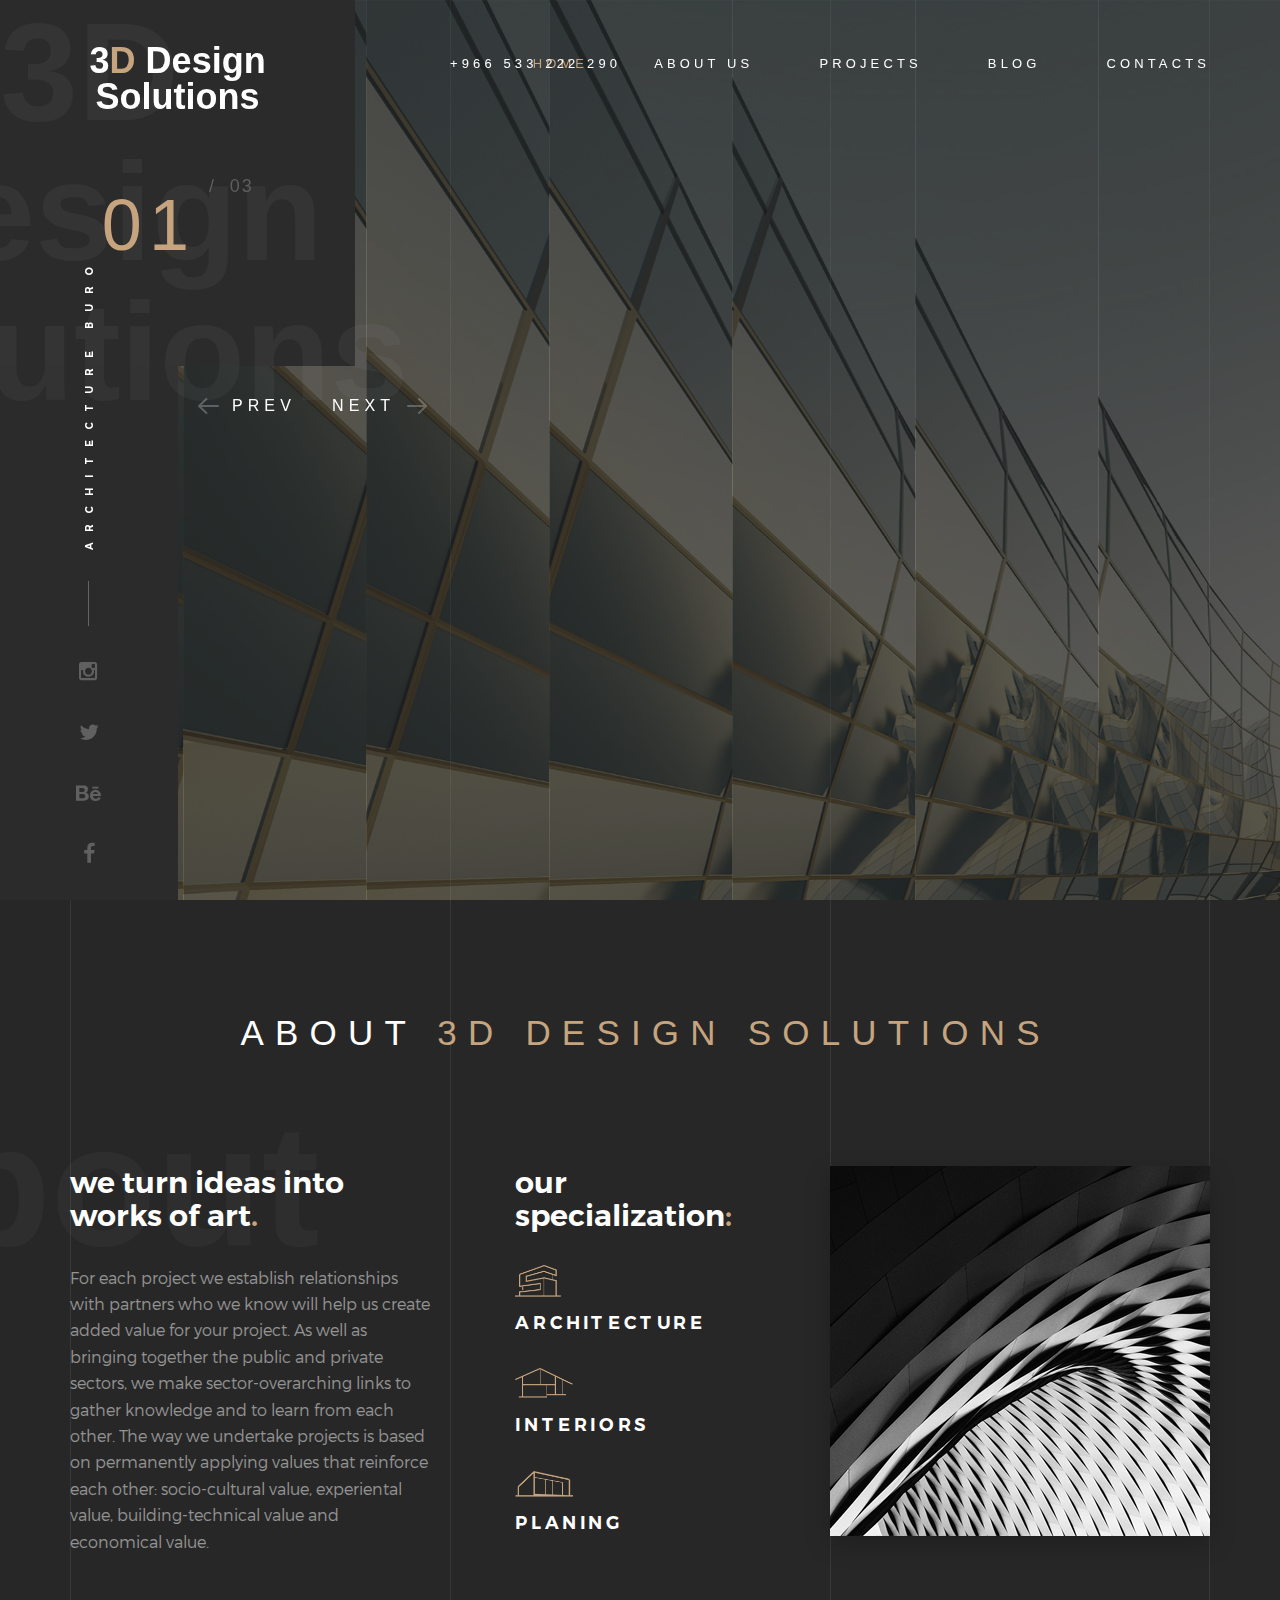
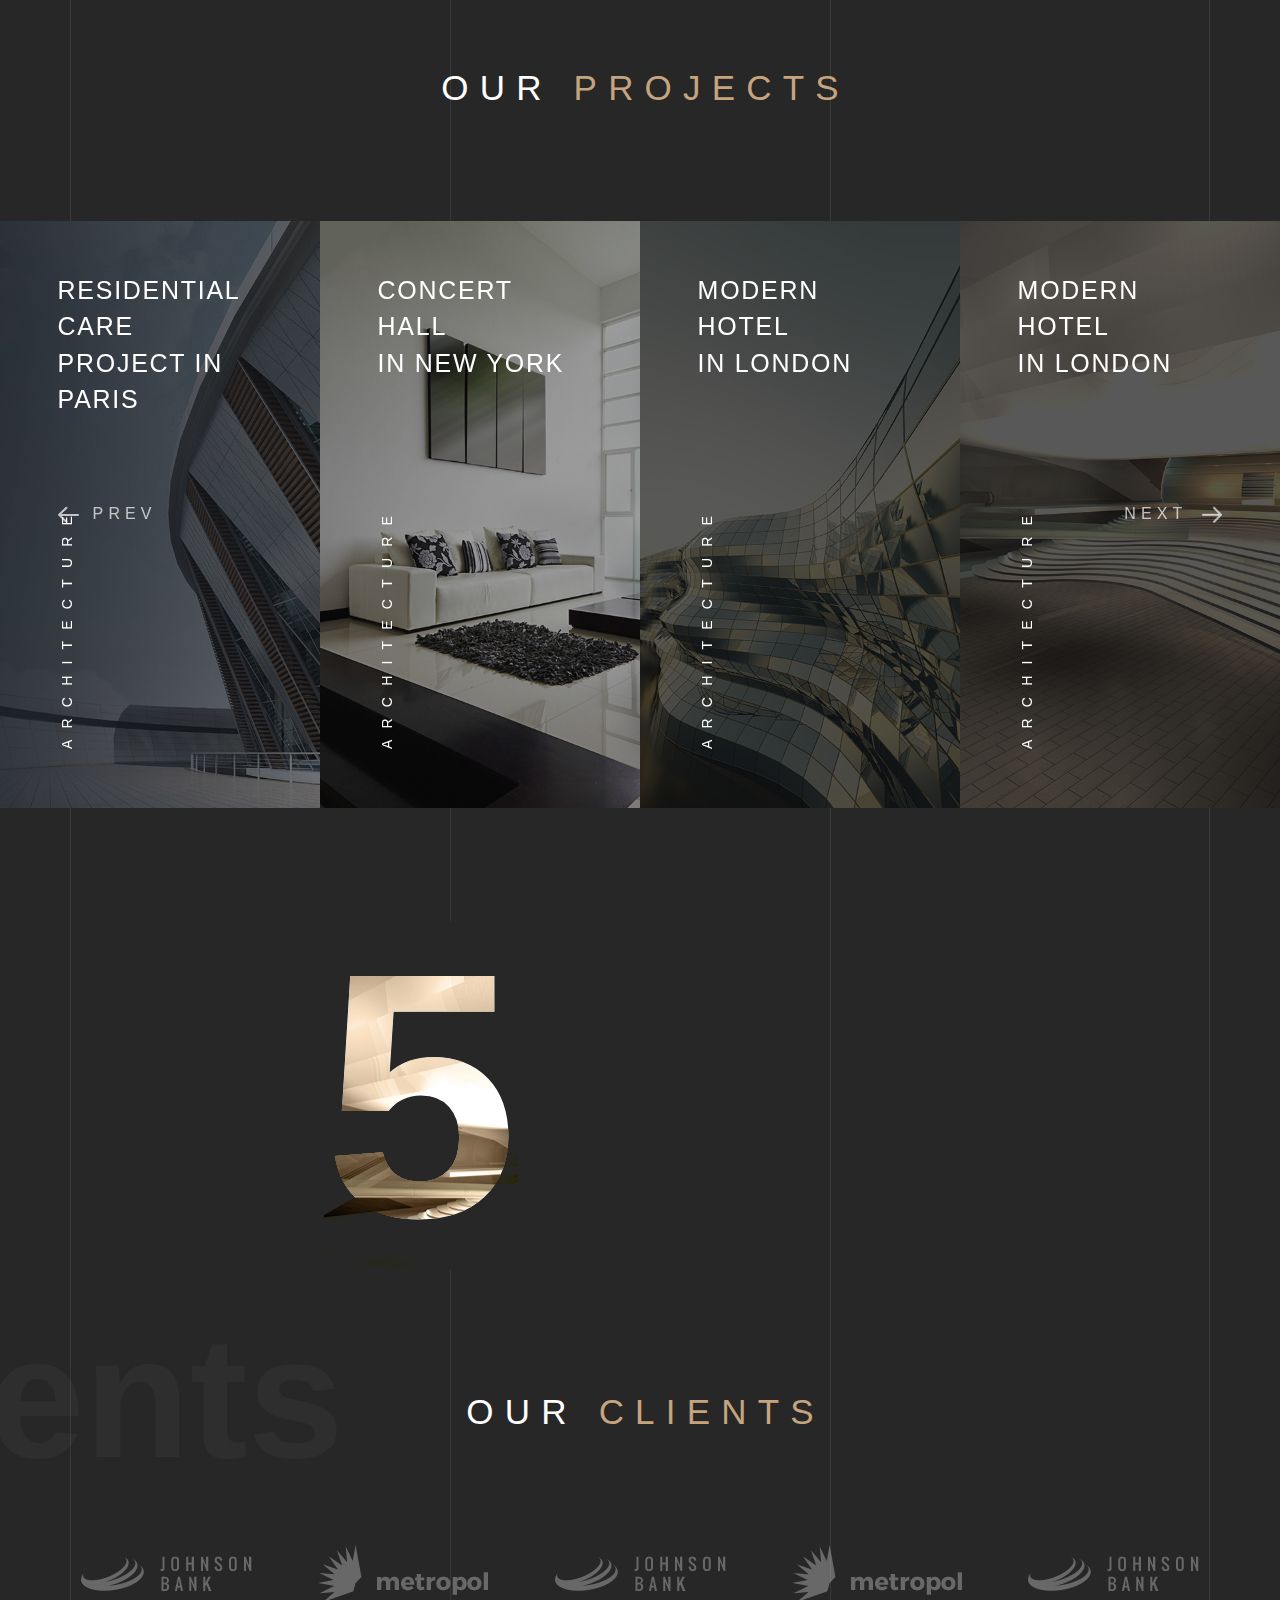
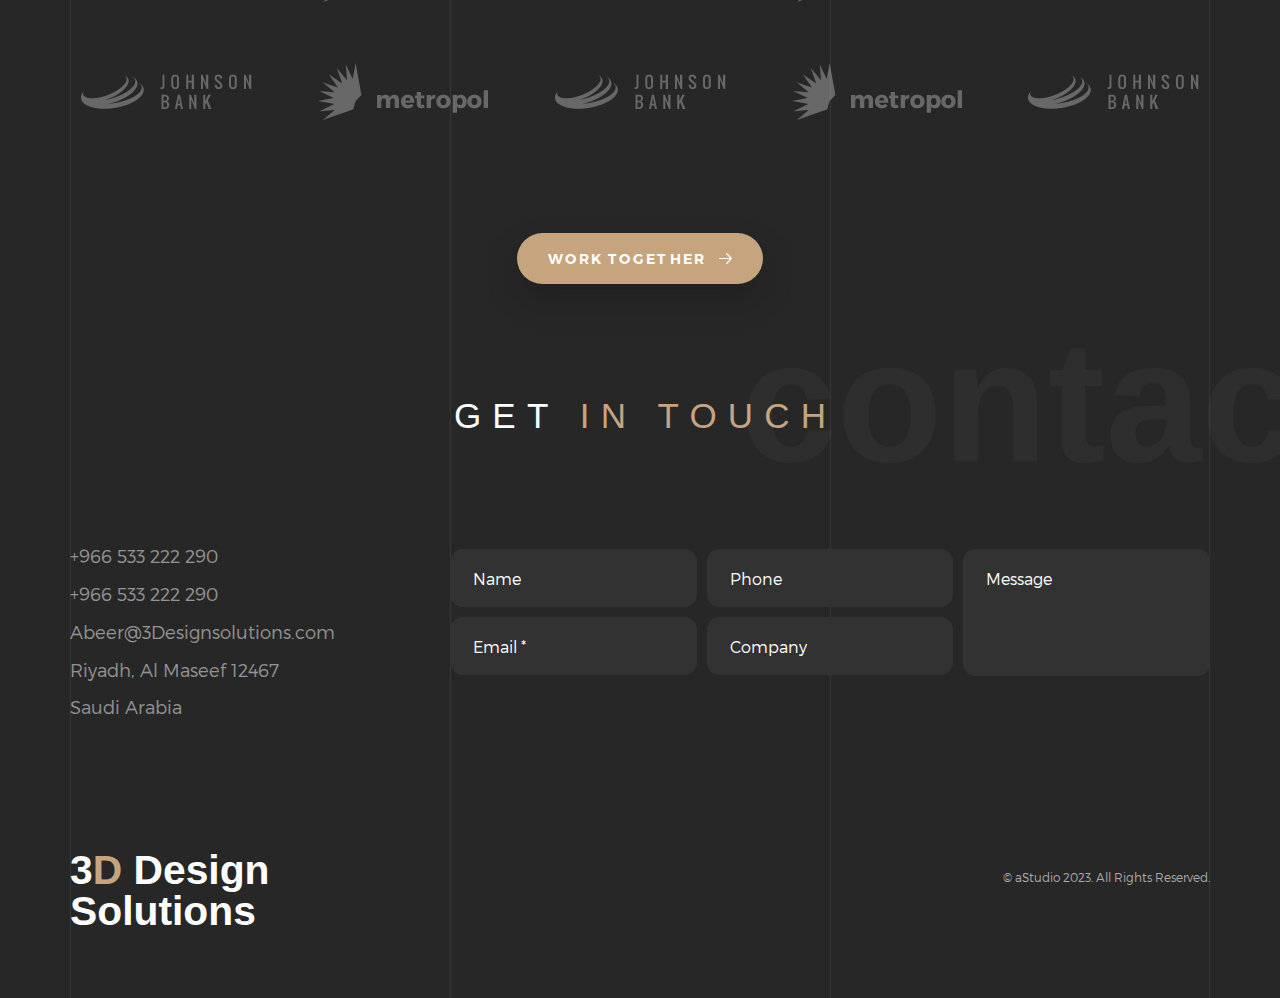
==== commit 1431942d: "Add files via upload" ====
--- a/index.html
+++ b/index.html
@@ -1,8 +1,7 @@
-
-<!DOCTYPE HTML>
+﻿<!DOCTYPE HTML>
 <html lang="en">
 <head>
-<meta  charset="utf-8">
+<meta charset="utf-8">
 <meta name="viewport" content="width=device-width, initial-scale=1">
 <title>3D Design Solutions</title> 
 
@@ -13,8 +12,8 @@
 <link rel="apple-touch-icon" sizes="114x114" href="apple-touch-icon-114x114.png">
 
 <!-- Styles -->
-<link href="https://fonts.googleapis.com/css?family=Oswald:300,400,700" rel="stylesheet">
-<link href="https://fonts.googleapis.com/css?family=Montserrat:400,700" rel="stylesheet">
+<link href="../../../../css?family=Oswald:300,400,700" rel="stylesheet">
+<link href="../../../../css-1?family=Montserrat:400,700" rel="stylesheet">
 <link href="css/style.css" rel="stylesheet" media="screen">
 </head>
 <body>
@@ -59,9 +58,9 @@
           <sup><span class="delimiter">/</span> 0<span class="total-count"></span></sup>
         </div>
       </div>
-      <div class="header-phone visible-lg">+966 533 222 290</div>
-      <div class="vertical-panel visible-md visible-lg "></div>
-      <div class="vertical-panel-content visible-lg visible-md">
+      <div class="header-phone">+966 533 222 290</div>
+      <div class="vertical-panel"></div>
+      <div class="vertical-panel-content">
         <div class="vertical-panel-info">
             <div class="vertical-panel-title">Architecture buro</div>
             <div class="line"></div>
@@ -74,7 +73,7 @@
          </ul>  
       </div> 
 
-      <!-- Navigation Desktop -->
+      <!-- Navigation Desctop -->
 
       <nav class="navbar-desctop visible-md visible-lg">
         <div class="container">
@@ -87,14 +86,19 @@
               
             </li>
             <li>
-              <a href="#about">About us</a>
-            </li>
-            <li>
-              <a href="#btates">Projects</a>
-              
+              <a href="about.html">About us</a>
+            </li>
+            <li>
+              <a href="projects.html">Projects</a>
+              <ul>
+                <li><a href="projects.html">Projects - List</a></li>
+                <li>
+                  <a href="project.html">Project - details</a>
+                </li>
+              </ul>
             </li>  
             <li>
-              <a href="#blog">Blog</a>
+              <a href="blog.html">Blog</a>
               <ul>
                 <li><a href="blog.html">Blog - List</a></li>
                 <li>
@@ -103,7 +107,7 @@
               </ul>
             </li>
             <li>
-              <a href="#contacts">Contacts</a>
+              <a href="contacts.html">Contacts</a>
             </li>
           </ul>
         </div>
@@ -113,7 +117,7 @@
 
       <nav class="navbar-mobile">
         <a href="#top" class="brand js-target-scroll">
-          3<span class="text-primary">D</span> Design Solutions
+          3<span class="text-primary">D </span>Design Solutions
         </a>
 
         <!-- Navbar Collapse -->
@@ -128,27 +132,32 @@
         <div class="collapse navbar-collapse" id="navbar-mobile"> 
           <ul class="navbar-nav-mobile">
             <li class="active">
-              <a href="#">Home<i></i></a>
+              <a href="#">Home <i class="fa fa-angle-down"></i></a>
               
             </li>
             <li>
-              <a href="#about">About us</a>
-            </li>
-            <li>
-              <a href="#btates">Projects</a>
-              
+              <a href="about.html">About us</a>
+            </li>
+            <li>
+              <a href="#">Projects <i class="fa fa-angle-down"></i></a>
+              <ul>
+                <li><a href="projects.html">Projects - List</a></li>
+                <li>
+                  <a href="project.html">Project - details</a>
+                </li>
+              </ul>
             </li>  
             <li>
               <a href="#">Blog <i class="fa fa-angle-down"></i></a>
               <ul>
-                <li><a href="#blog">Blog - List</a></li>
+                <li><a href="blog.html">Blog - List</a></li>
                 <li>
-                  <a href="#blog">Blog - Post</a>
+                  <a href="blog-details.html">Blog - Post</a>
                 </li>
               </ul>
             </li>
             <li>
-              <a href="#contacts">Contacts</a>
+              <a href="contacts.html">Contacts</a>
             </li>
           </ul>
         </div>
@@ -163,10 +172,97 @@
     
     <main class="main">
 
-      
+      <div class="arrow-left"></div>
+      <div class="arrow-right"></div>
+
       <!-- Start revolution slider -->
 
-      <img src="img/slider/eb2c3a133721729.61c4165f671e4.jpg" class="baseimg">
+      <div class="rev_slider_wrapper">
+        <div id="rev_slider" class="rev_slider fullscreenbanner">
+          <ul>
+
+            <!-- Slide 1 -->
+
+            <li data-transition="slotzoom-horizontal" data-slotamount="7" data-masterspeed="1000" data-fsmasterspeed="1000">
+
+              <!-- Main image-->
+
+              <img src="img/slider/slide1.jpg" alt="" data-bgposition="center center" data-bgfit="cover" data-bgrepeat="no-repeat" class="rev-slidebg">
+
+              <!-- Layer 1 -->
+
+              <div class="slide-title tp-caption tp-resizeme" data-x="['right','right','right','right']" data-hoffset="['-18','-18','-18','-18']" data-y="['middle','middle','middle','middle']" data-voffset="['-35','-35', '-25']" data-fontsize="['50','45', '35']" data-lineheight="['80','75', '65']" data-width="['1100','700','450']" data-height="none" data-whitespace="normal" data-transform_idle="o:1;" data-transform_in="x:[105%];z:0;rX:45deg;rY:0deg;rZ:90deg;sX:1;sY:1;skX:0;skY:0;s:2000;e:Power2.easeInOut;" data-transform_out="y:[100%];s:1000;e:Power2.easeInOut;s:1000;e:Power2.easeInOut;" data-mask_in="x:50px;y:0px;s:inherit;e:inherit;" data-mask_out="x:inherit;y:inherit;s:inherit;e:inherit;" data-start="500" data-splitin="chars" data-splitout="none" data-responsive_offset="on" data-elementdelay="0.05">Concert hall in new york
+              </div>
+
+              <!-- Layer 2 -->
+
+              <div class="slide-subtitle tp-caption tp-resizeme" data-x="['right','right','right','right']" data-hoffset="['0']" data-y="['middle','middle','middle','middle']" data-voffset="['75','105']" data-fontsize="['18']" data-whitespace="nowrap" data-transform_idle="o:1;" data-transform_in="y:[100%];z:0;rX:0deg;rY:0;rZ:0;sX:1;sY:1;skX:0;skY:0;s:1200;e:Power1.easeInOut;" data-transform_out="opacity:0;s:1000;s:1000;" data-mask_in="x:0px;y:0px;s:inherit;e:inherit;" data-start="1500" data-splitin="none" data-splitout="none">Concert Hall is the architecture of a new generation, a building<br> 
+                that exists not only in the dimension of space,<br> 
+                but also in the dimension of time and communication. 
+              </div>
+
+              <!-- Layer 3 -->
+
+              <div class="tp-caption" data-x="['right','right','right','right']" data-hoffset="['0','0','0','0']" data-y="['middle','middle','middle','middle']" data-voffset="['195','215']" data-width="none" data-height="none" data-whitespace="nowrap" data-transform_idle="o:1;" data-transform_hover="o:1;rX:0;rY:0;rZ:0;z:0;s:300;e:Power1.easeInOut;" data-style_hover="c:rgba(255, 255, 255, 1.00);bc:rgba(255, 255, 255, 1.00);" data-transform_in="y:50px;opacity:0;s:1500;e:Power4.easeInOut;" data-transform_out="y:[175%];s:1000;e:Power2.easeInOut;s:1000;e:Power2.easeInOut;" data-mask_out="x:inherit;y:inherit;" data-start="1500" data-splitin="none" data-splitout="none" data-responsive_offset="on"><a href="#about" class="btn js-target-scroll">Look more <i class="icon-next"></i></a>
+              </div>
+            </li>
+
+            <!-- Slide 2 -->
+
+            <li data-transition="slotzoom-horizontal" data-slotamount="7" data-easein="Power3.easeInOut" data-easeout="Power3.easeInOut" data-masterspeed="1000">
+
+              <!-- Main image -->
+
+              <img src="img/slider/slide2.jpg" alt="" data-bgposition="center center" data-bgfit="cover" data-bgrepeat="no-repeat" class="rev-slidebg">
+
+              <!-- Layer 1 -->
+
+              <div class="slide-title tp-caption tp-resizeme" data-x="['right','right','right','right']" data-hoffset="['-18','-18','-18','-18']" data-y="['middle','middle','middle','middle']" data-voffset="['-35','-35', '-55']" data-fontsize="['50','45', '35']" data-lineheight="['80','75','65']" data-width="['1100','700','500']" data-height="none" data-whitespace="normal" data-transform_idle="o:1;" data-transform_in="x:[105%];z:0;rX:45deg;rY:0deg;rZ:90deg;sX:1;sY:1;skX:0;skY:0;s:2000;e:Power2.easeInOut;" data-transform_out="y:[100%];s:1000;e:Power2.easeInOut;s:1000;e:Power2.easeInOut;" data-mask_in="x:50px;y:0px;s:inherit;e:inherit;" data-mask_out="x:inherit;y:inherit;s:inherit;e:inherit;" data-start="500" data-splitin="chars" data-splitout="none" data-responsive_offset="on" data-elementdelay="0.05">Exhibition center in boston
+              </div>
+
+
+              <!-- Layer 2 -->
+
+              <div class="slide-subtitle tp-caption tp-resizeme" data-x="['right','right','right','right']" data-hoffset="['0']" data-y="['middle','middle','middle','middle']" data-voffset="['75','105']" data-fontsize="['18']" data-whitespace="nowrap" data-transform_idle="o:1;" data-transform_in="y:[100%];z:0;rX:0deg;rY:0;rZ:0;sX:1;sY:1;skX:0;skY:0;s:1200;e:Power1.easeInOut;" data-transform_out="opacity:0;s:1000;s:1000;" data-mask_in="x:0px;y:0px;s:inherit;e:inherit;" data-start="1500" data-splitin="none" data-splitout="none">
+                Modern Hotel is the architecture of a new generation, a building<br> that exists not only in the dimension of space,<br> 
+                but also in the dimension of time and communication. 
+              </div>
+
+              <!-- Layer 3 -->
+
+              <div class="tp-caption tp-resizeme" data-x="['right','right','right','right']" data-hoffset="['0']" data-y="['middle','middle','middle','middle']" data-voffset="['195','210']" data-width="none" data-height="none" data-whitespace="nowrap" data-transform_idle="o:1;" data-transform_hover="o:1;rX:0;rY:0;rZ:0;z:0;s:300;e:Power1.easeInOut;" data-style_hover="c:rgba(255, 255, 255, 1.00);bc:rgba(255, 255, 255, 1.00);" data-transform_in="y:50px;opacity:0;s:1500;e:Power4.easeInOut;" data-transform_out="y:[175%];s:1000;e:Power2.easeInOut;s:1000;e:Power2.easeInOut;" data-mask_out="x:inherit;y:inherit;" data-start="1500" data-splitin="none" data-splitout="none" data-responsive_offset="on" style="z-index: 8;"><a href="#about" class="btn js-target-scroll">Look more <i class="icon-next"></i></a>
+              </div>
+            </li>
+
+            <!-- Slide 3 -->
+
+            <li data-transition="slotzoom-horizontal" data-slotamount="7" data-easein="Power3.easeInOut" data-easeout="Power3.easeInOut" data-masterspeed="1000">
+
+              <!-- Main image-->
+
+              <img src="img/slider/slide3.jpg" alt="" data-bgposition="center center" data-bgfit="cover" data-bgrepeat="no-repeat" class="rev-slidebg">
+
+              <!-- Layer 1 -->
+
+              <div class="slide-title tp-caption tp-resizeme" data-x="['right','right','right','right']" data-hoffset="['-18','-18','-18','-18']" data-y="['middle','middle','middle','middle']" data-voffset="['-35','-35', '-25']" data-fontsize="['50','45', '35']" data-lineheight="['80','75', '65']" data-width="['1000','700','450']" data-height="none" data-whitespace="normal" data-transform_idle="o:1;" data-transform_in="x:[105%];z:0;rX:45deg;rY:0deg;rZ:90deg;sX:1;sY:1;skX:0;skY:0;s:2000;e:Power2.easeInOut;" data-transform_out="y:[100%];s:1000;e:Power2.easeInOut;s:1000;e:Power2.easeInOut;" data-mask_in="x:50px;y:0px;s:inherit;e:inherit;" data-mask_out="x:inherit;y:inherit;s:inherit;e:inherit;" data-start="500" data-splitin="chars" data-splitout="none" data-responsive_offset="on" data-elementdelay="0.05">Modern hotel in london
+              </div>
+
+
+              <!-- Layer 2 -->
+
+              <div class="slide-subtitle tp-caption tp-resizeme" data-x="['right','right','right','right']" data-hoffset="['0']" data-y="['middle','middle','middle','middle']" data-voffset="['75','105']" data-fontsize="['18']" data-whitespace="nowrap" data-transform_idle="o:1;" data-transform_in="y:[100%];z:0;rX:0deg;rY:0;rZ:0;sX:1;sY:1;skX:0;skY:0;s:1200;e:Power1.easeInOut;" data-transform_out="opacity:0;s:1000;s:1000;" data-mask_in="x:0px;y:0px;s:inherit;e:inherit;" data-start="1500" data-splitin="none" data-splitout="none">Exhibition Center is the architecture of a new generation,<br>
+                a building that exists not only in the dimension of space,<br> 
+                but also in the dimension of time and communication.  
+              </div>
+
+              <!-- Layer 3 -->
+
+              <div class="tp-caption tp-resizeme" data-x="['right','right','right','right']" data-hoffset="['0','0','0','0']" data-y="['middle','middle','middle','middle']" data-voffset="['195','215']" data-width="none" data-height="none" data-whitespace="nowrap" data-transform_idle="o:1;" data-transform_hover="o:1;rX:0;rY:0;rZ:0;z:0;s:300;e:Power1.easeInOut;" data-style_hover="c:rgba(255, 255, 255, 1.00);bc:rgba(255, 255, 255, 1.00);" data-transform_in="y:50px;opacity:0;s:1500;e:Power4.easeInOut;" data-transform_out="y:[175%];s:1000;e:Power2.easeInOut;s:1000;e:Power2.easeInOut;" data-mask_out="x:inherit;y:inherit;" data-start="1500" data-splitin="none" data-splitout="none" data-responsive_offset="on" style="z-index: 8;"><a href="#about" class="btn js-target-scroll">Look more <i class="icon-next"></i></a>
+              </div>
+            </li>
+          </ul>
+        </div>
+      </div>
     </main>
 
     <div class="content">   
@@ -176,7 +272,7 @@
       <section id="about" class="about section">
         <div class="container">
           <header class="section-header">
-            <h2 class="section-title">About <span class="text-primary">3d Design solutions</span></h2>
+            <h2 class="section-title">About <span class="text-primary">3D Design Solutions</span></h2>
             <strong class="fade-title-left">About</strong>
           </header>
           <div class="section-content">
@@ -212,48 +308,151 @@
       </section>
 
       <!-- Projects -->
-      <!-- 
-In this example we are making use of:
- === navbar
- === jumbotron
- === grid
- === custom CSS
- === icons
- === flexbox
- === Google Fonts
--->
-
-
-    <section id="btates" class="about section">
-        <div class="container">
-          <header class="section-header">
-            <h2 class="section-title">OUR <span class="text-primary">Projects</span></h2><br>
-
-
-  <div class="container">
-   
-    
-    <div class="row">
-      <div class="col-sm-6 col-md-4 mb-3">
-        <a href="#"><img src="img/projects/1-480x880.jpg" alt="" class="fluid img-thumbnail"></a>      
-      </div>
-      <div class="col-sm-6 col-md-4 mb-3">
-        <a href="#"><img src="img/projects/3-480x880.jpg" alt="" class="fluid img-thumbnail">      </a>
-      </div>
-      <div class="col-sm-6 col-md-4 mb-3">
-        <a href="#"><img src="img/projects/4-480x880.jpg" alt="" class="fluid img-thumbnail"></a>      
-      </div>
-       
-    </div>
-  </div>
-  
-  
+
+      <section class="projects section">
+        <div class="container">
+          <h2 class="section-title">Our <span class="text-primary">projects</span></h2>
+        </div>
+        <div class="section-content">
+          <div class="projects-carousel js-projects-carousel js-projects-gallery">
+            <div class="project project-light">
+              <a href="img/projects/1-480x880.jpg" title="project 1">
+                <figure>
+                  <img alt="" src="img/projects/1-480x880.jpg">
+                  <figcaption>
+                    <h3 class="project-title">
+                      Residential care<br> project in Paris
+                    </h3>
+                    <h4 class="project-category">
+                      Architecture
+                    </h4>
+                    <div class="project-zoom"></div>
+                  </figcaption>
+                </figure>
+              </a>
+            </div>
+            <div class="project project-light">
+              <a href="img/projects/2-480x880.jpg" title="project 2">
+                <figure>
+                  <img alt="" src="img/projects/2-480x880.jpg">
+                  <figcaption>
+                    <h3 class="project-title">
+                      Concert hall<br> in New york
+                    </h3>
+                    <h4 class="project-category">
+                      Architecture
+                    </h4>
+                    <div class="project-zoom"></div>
+                  </figcaption>
+                </figure>
+              </a>
+            </div>
+            <div class="project">
+              <a href="img/projects/3-480x880.jpg" title="project 3">
+                <figure>
+                  <img alt="" src="img/projects/3-480x880.jpg">
+                  <figcaption>
+                    <h3 class="project-title">
+                      Modern hotel<br>in London
+                    </h3>
+                    <h4 class="project-category">
+                      Architecture
+                    </h4>
+                    <div class="project-zoom"></div>
+                  </figcaption>
+                </figure>
+              </a>
+            </div>
+            <div class="project">
+              <a href="img/projects/4-480x880.jpg" title="project 4">
+                <figure>
+                  <img alt="" src="img/projects/4-480x880.jpg">
+                  <figcaption>
+                    <h3 class="project-title">
+                      Modern hotel<br>in London
+                    </h3>
+                    <h4 class="project-category">
+                      Architecture
+                    </h4>
+                    <div class="project-zoom"></div>
+                  </figcaption>
+                </figure>
+              </a>
+            </div>
+            <div class="project">
+              <a href="img/projects/5-480x880.jpg" title="project 5">
+                <figure>
+                  <img alt="" src="img/projects/5-480x880.jpg">
+                  <figcaption>
+                    <h3 class="project-title">
+                      Residential care<br> project in Paris
+                    </h3>
+                    <h4 class="project-category">
+                      Architecture
+                    </h4>
+                    <div class="project-zoom"></div>
+                  </figcaption>
+                </figure>
+              </a>
+            </div>
+            <div class="project">
+              <a href="img/projects/6-480x880.jpg" title="project 6">
+                <figure>
+                  <img alt="" src="img/projects/6-480x880.jpg">
+                  <figcaption>
+                    <h3 class="project-title">
+                      Residential care<br> project in Paris
+                    </h3>
+                    <h4 class="project-category">
+                      Architecture
+                    </h4>
+                    <div class="project-zoom"></div>
+                  </figcaption>
+                </figure>
+              </a>
+            </div>
+            <div class="project">
+              <a href="img/projects/7-480x880.jpg" title="project 7">
+                <figure>
+                  <img alt="" src="img/projects/7-480x880.jpg">
+                  <figcaption>
+                    <h3 class="project-title">
+                      Residential care<br> project in Paris
+                    </h3>
+                    <h4 class="project-category">
+                      Architecture
+                    </h4>
+                    <div class="project-zoom"></div>
+                  </figcaption>
+                </figure>
+              </a>
+            </div>
+            <div class="project">
+              <a href="img/projects/8-480x880.jpg" title="project 8">
+                <figure>
+                  <img alt="" src="img/projects/8-480x880.jpg">
+                  <figcaption>
+                    <h3 class="project-title">
+                      Residential care<br> project in Paris
+                    </h3>
+                    <h4 class="project-category">
+                      Architecture
+                    </h4>
+                    <div class="project-zoom"></div>
+                  </figcaption>
+                </figure>
+              </a>
+            </div>
+          </div>
+        </div>
+      </section>
 
       <!-- Experience -->
+
       <section class="experience section">
         <div class="container">
           <div class="text-parallax" data-stellar-background-ratio="0.85" style="background-image: url('img/bg/text-1.jpg');">
-            <div class="text-parallax-content">12</div>
+            <div class="text-parallax-content">5</div>
           </div>
           <h4 class="experience-info wow fadeInRight"><span class="text-primary">Years of successful work</span><br> in the market</h4>
         </div>
@@ -284,6 +483,21 @@
               <li class="client">
                 <a href="#"><img alt="" src="img/clients/5.png"></a>
               </li>
+              <li class="client">
+                <a href="#"><img alt="" src="img/clients/1.png"></a>
+              </li>
+              <li class="client">
+                <a href="#"><img alt="" src="img/clients/2.png"></a>
+              </li>
+              <li class="client">
+                <a href="#"><img alt="" src="img/clients/3.png"></a>
+              </li>
+              <li class="client">
+                <a href="#"><img alt="" src="img/clients/4.png"></a>
+              </li>
+              <li class="client">
+                <a href="#"><img alt="" src="img/clients/5.png"></a>
+              </li>
             </ul>
           </div>
           <div class="section-content">
@@ -294,7 +508,7 @@
 
       <!-- Contacts -->
 
-      <section id="contacts"class="contacts section">
+      <section class="contacts section">
         <div class="container">
           <header class="section-header">
             <h2 class="section-title">Get <span class="text-primary">in touch</span></h2>
@@ -306,17 +520,17 @@
                 +966 533 222 290<br>
                 +966 533 222 290<br>
                 Abeer@3Designsolutions.com<br>
-                Riyadh, Al Maseef 12467<br> Saudi Arabia 
+                Riyadh, Al Maseef 12467<br>Saudi Arabia
               </div>
               <div class="col-base  col-md-8">
                 <form class="js-ajax-form">
                   <div class="row-field row">
                     <div class="col-field col-sm-6 col-md-4">
                       <div class="form-group">
-                        <input type="text" class="form-control" name="name" required placeholder="Name">
+                        <input type="text" class="form-control" name="name" required="" placeholder="Name">
                       </div>
                       <div class="form-group">
-                        <input type="email" class="form-control" name="email" required placeholder="Email *">
+                        <input type="email" class="form-control" name="email" required="" placeholder="Email *">
                       </div>
                     </div>
                     <div class="col-field col-sm-6 col-md-4">
@@ -354,16 +568,16 @@
           <div class="row-base row">
             <div class="col-base text-left-md col-md-4">
               <a href="#" class="brand">
-                3<span class="text-primary">D</span>Design Solutions
+                3<span class="text-primary">D </span>Design Solutions
               </a>
             </div>
             <div class="text-center-md col-base col-md-4">
               <a href="https://themeforest.net/user/murren20" class="author-link">
-                by Abdelrahman Mahmoud
+                
               </a>
             </div>
             <div class="text-right-md col-base col-md-4">
-              © AM 2023. All Rights Reserved.
+              © aStudio 2023. All Rights Reserved.
             </div>
           </div>
         </div>
--- a/css/style.css
+++ b/css/style.css
@@ -63,19 +63,6 @@
 /*-------------------------------------------------------------------------------
   1. Global
 -------------------------------------------------------------------------------*/
-
-
-
-
-
-
-
-
-
-
-
-
-
 
 
 
@@ -137,11 +124,6 @@
 
 /* 1.2 Typography */
 
-.baseimg{
-height: 100%;
-width: 100%;
-}
-
 
 
 @font-face {
@@ -183,20 +165,19 @@
 
 h3,
 .h3{
-  font-family: 'Montserrat', sans-serif;;
+  font-family: 'montserratsemibold';
   font-size: 1.875em;
   line-height: 1.1;
-  font-weight: bold;
+  font-weight: normal;
   color:#fff;
 }
-
 
 h4,
 .h4{
-  font-family: 'Montserrat', sans-serif;
+  font-family: 'montserratsemibold';
   font-size: 1.125em;
   line-height: 1.35;
-  font-weight: bold;
+  font-weight: normal;
   color:#fff;
   letter-spacing: 0.2em;
   text-transform: uppercase;
@@ -271,6 +252,7 @@
   border:1px solid #323232;
   -webkit-box-shadow:none;
           box-shadow:none;
+      -webkit-appearance: none;
   -webkit-transition: all .15s;
        -o-transition: all .15s;
           transition: all .15s;
@@ -570,6 +552,7 @@
   position: relative;
   margin-top: 7.1em;
   margin-bottom: 7.1em;
+  
 }
 
 .section-header{
@@ -801,10 +784,7 @@
 }
 
 
-.lightbox{
-  display: flex;
-  flex-direction: row;
-}
+
 /* 2.3 Navbar Desctop */
 
 
@@ -2374,7 +2354,6 @@
 
   html{
     font-size: 85%;
-    scroll-behavior: smooth;
   }
 
 
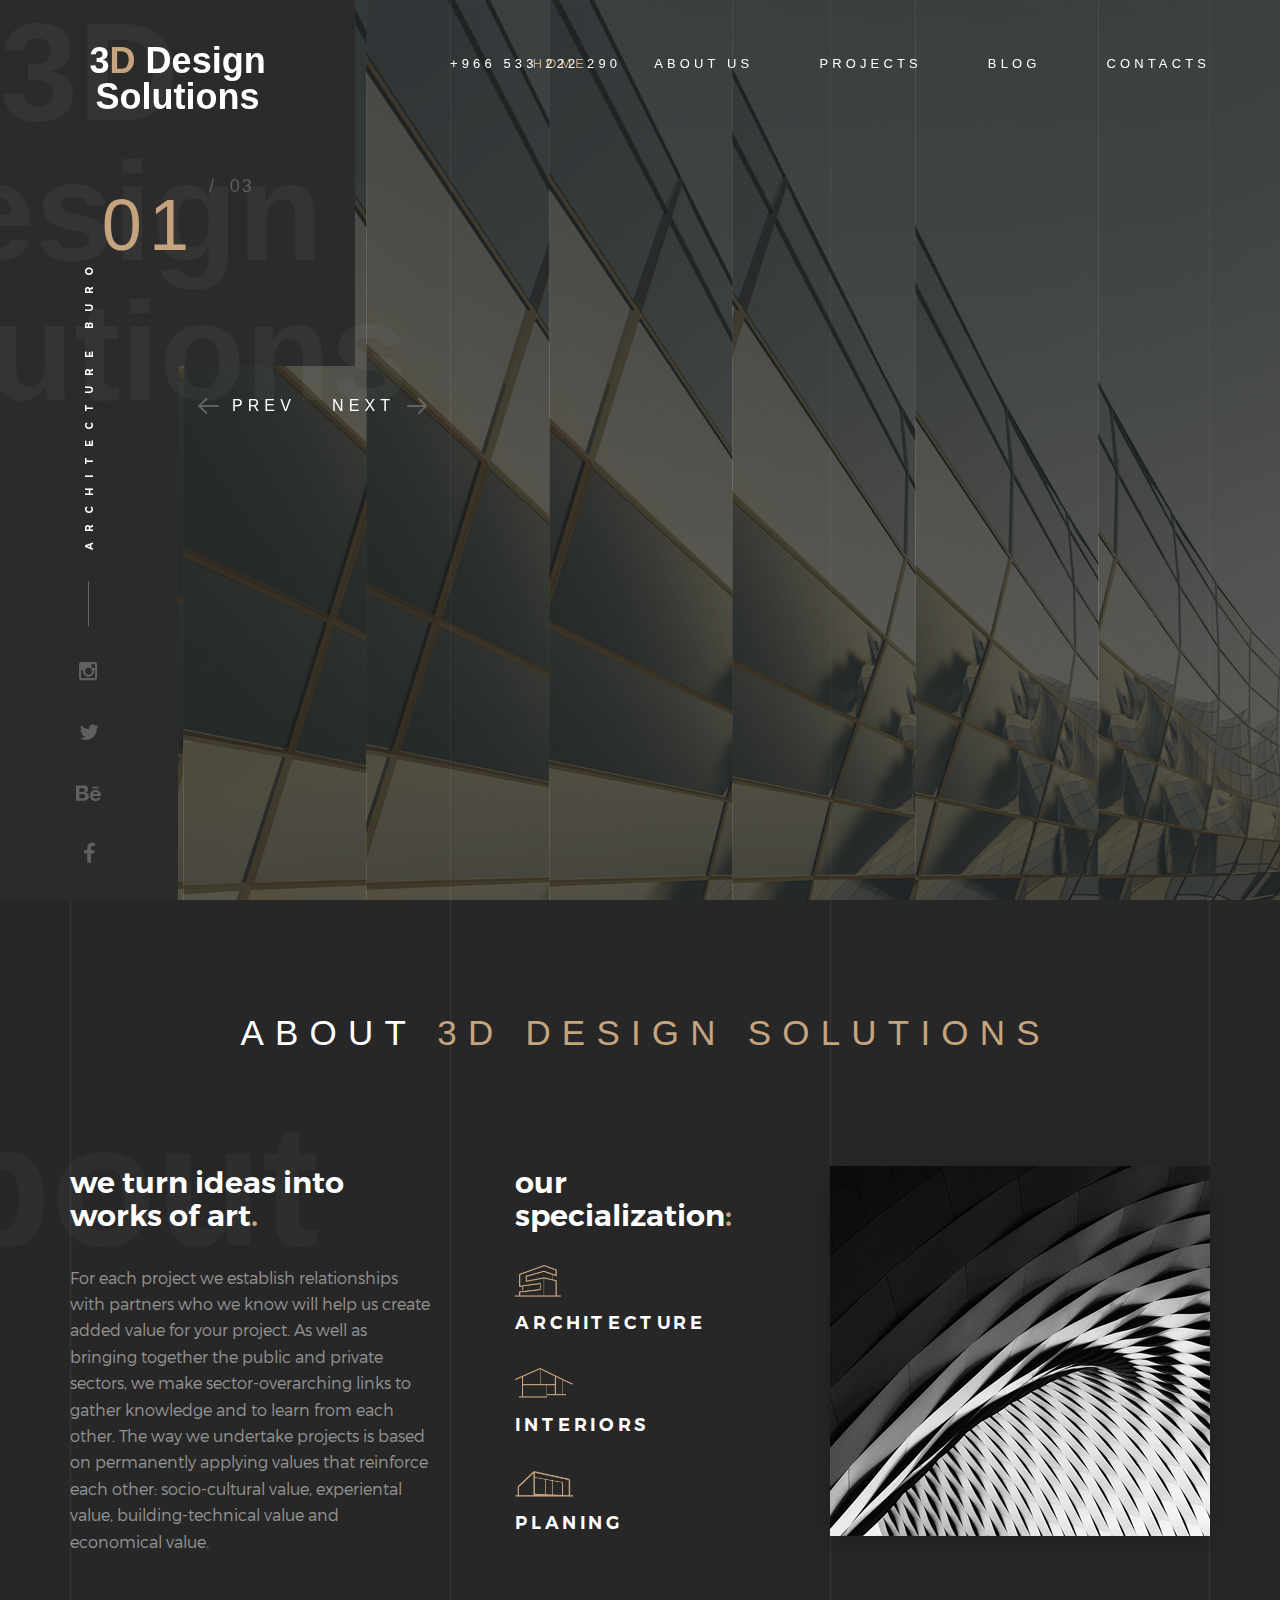
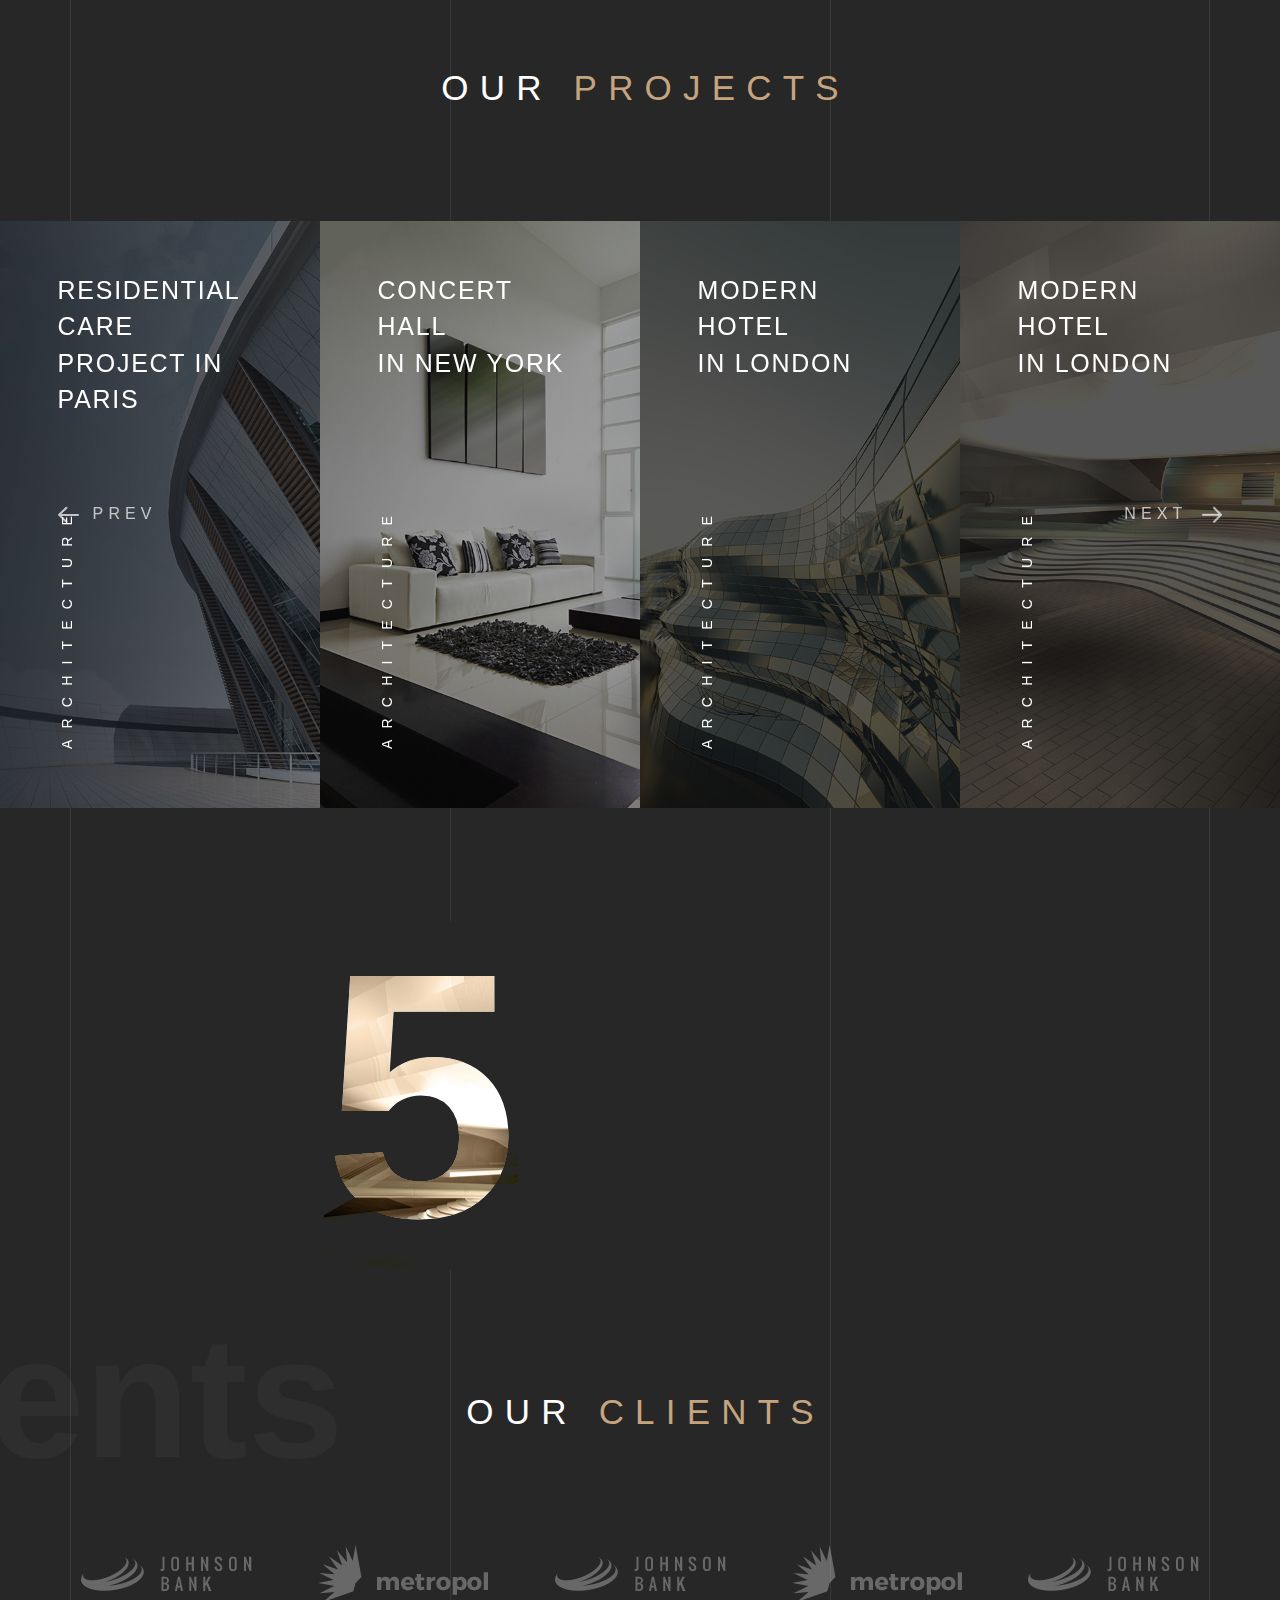
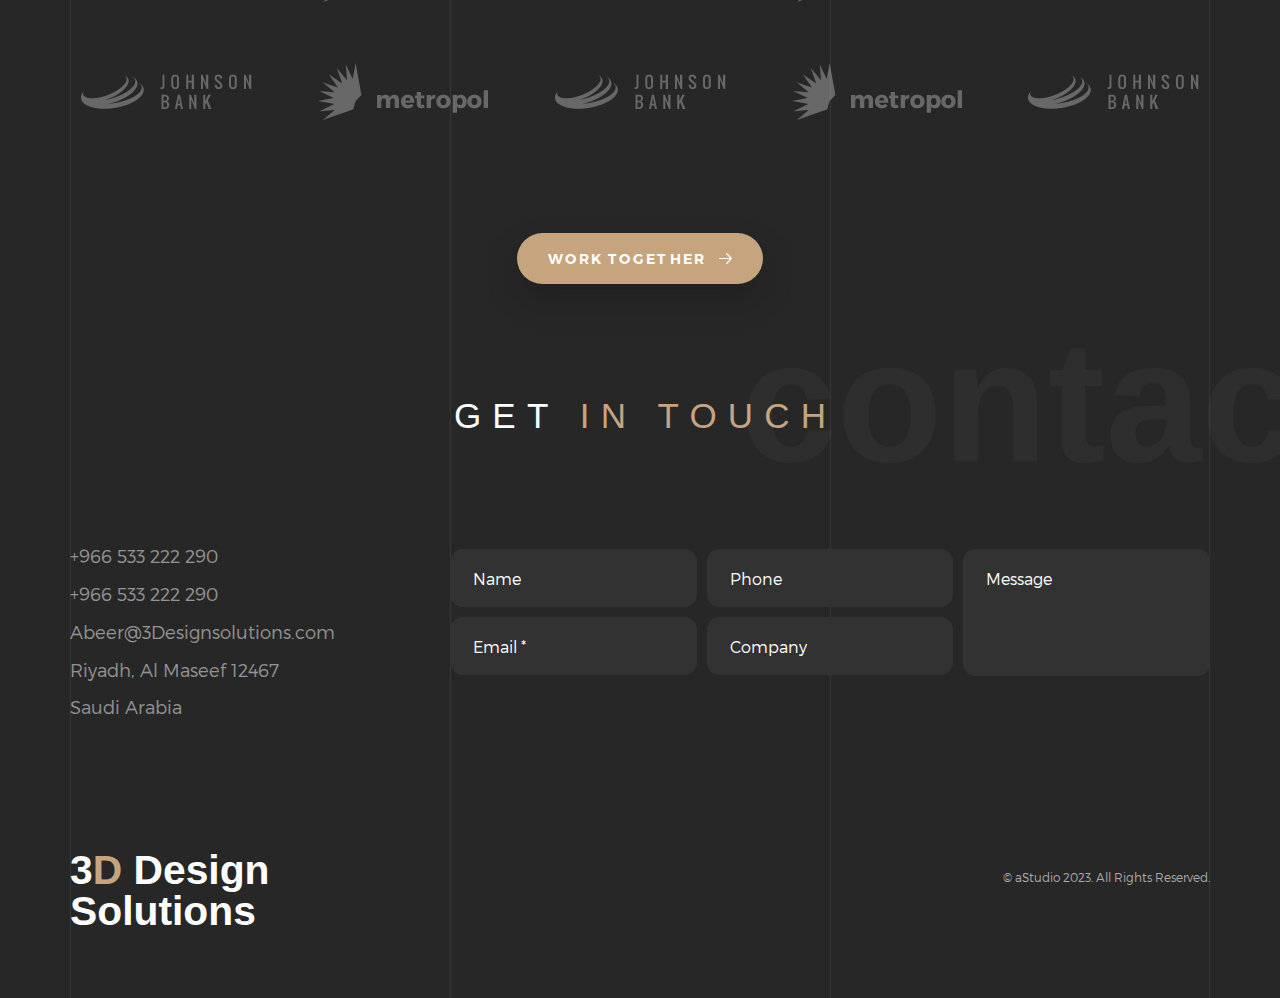
==== commit f9f99093: "Update index.html" ====
--- a/index.html
+++ b/index.html
@@ -1,4 +1,4 @@
-﻿<!DOCTYPE HTML>
+<!DOCTYPE HTML>
 <html lang="en">
 <head>
 <meta charset="utf-8">
@@ -629,4 +629,4 @@
 <script src="js/rev-slider/revolution.extension.video.min.js"></script>
 <script src="js/interface.js"></script> 
 </body>
-</html>+</html>
